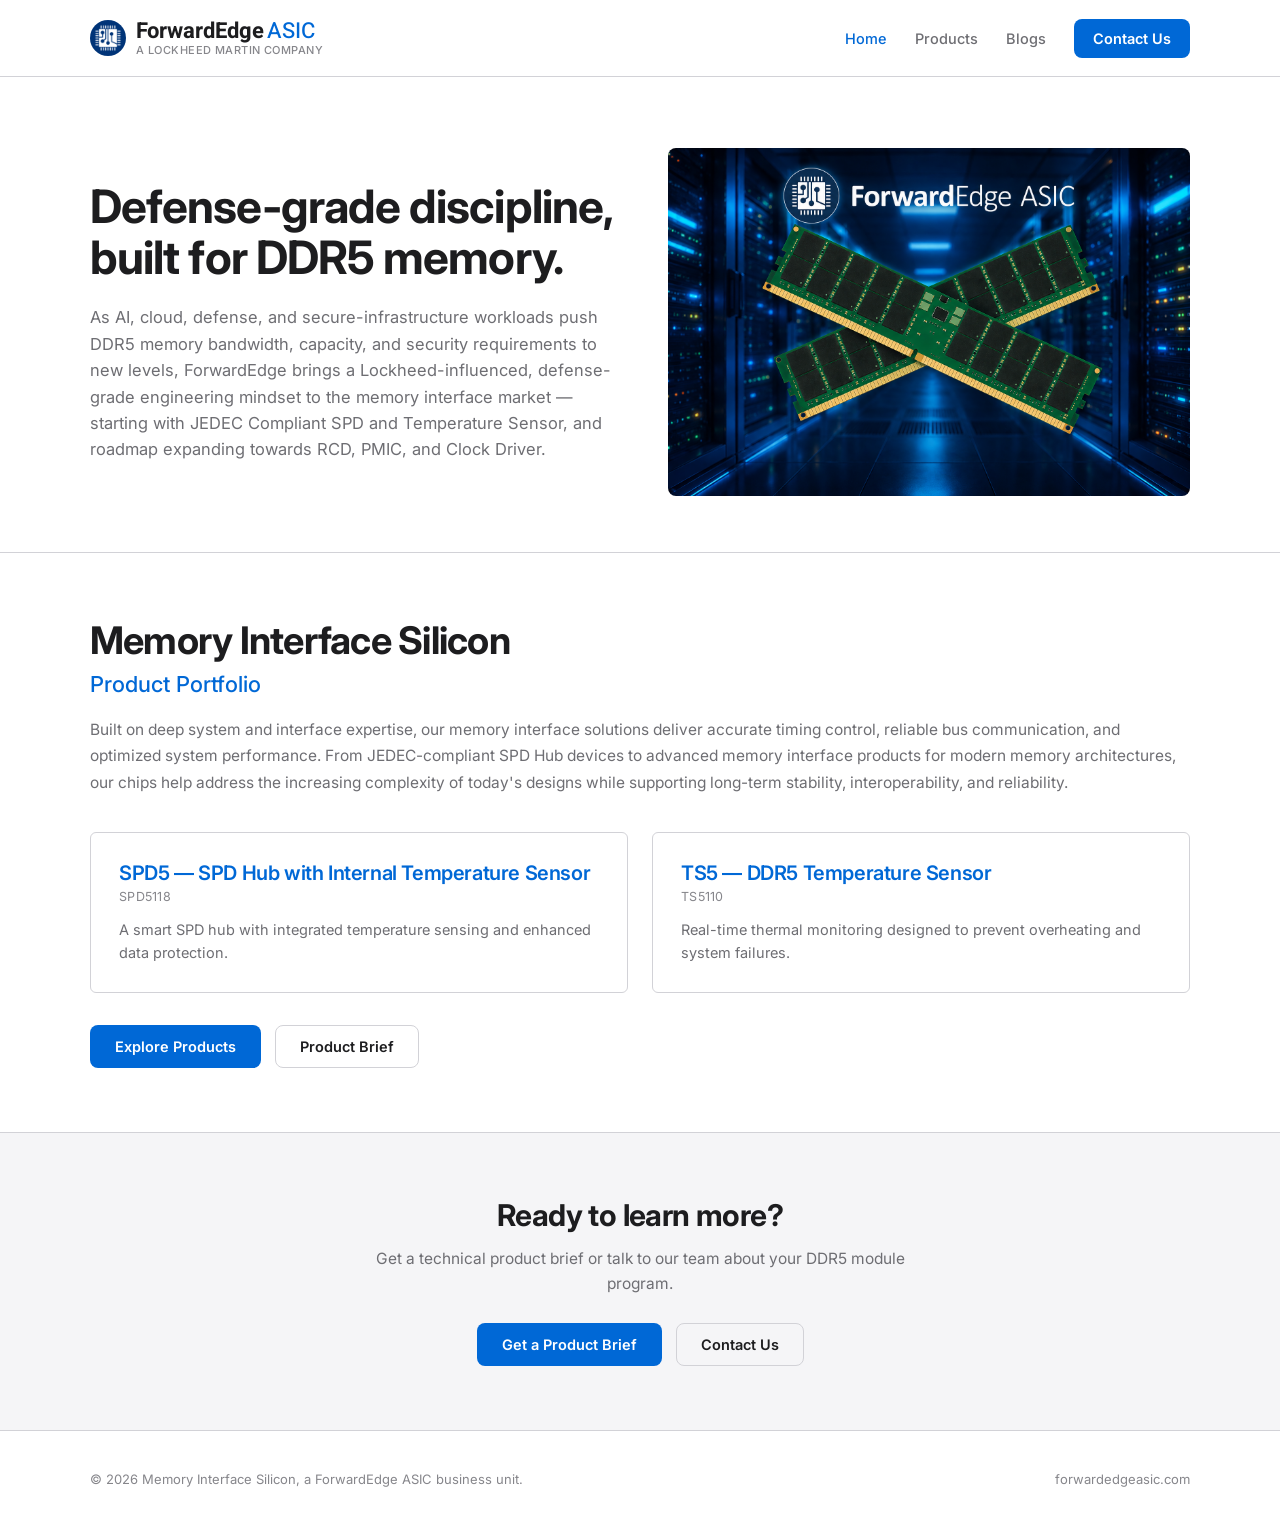
==== index.html @ 3ac8d67f "Add files via upload MIC Website file" ====
<!DOCTYPE html>
<html lang="en">
<head>
<meta charset="UTF-8">
<meta name="viewport" content="width=device-width, initial-scale=1.0">
<title>ForwardEdge ASIC — DDR5 Memory Interface Silicon</title>
<link rel="preconnect" href="https://fonts.googleapis.com">
<link rel="preconnect" href="https://fonts.gstatic.com" crossorigin>
<link href="https://fonts.googleapis.com/css2?family=Inter:wght@400;500;600;700;800&family=Heebo:wght@500;700&display=swap" rel="stylesheet">
<link rel="stylesheet" href="assets/css/style.css">
</head>
<body>

<header class="site-header">
  <div class="container">
    <a href="index.html" class="brand">
      <img src="assets/img/fea-logo.png" alt="ForwardEdge ASIC">
      <span class="brand-text">
        <span class="brand-name"><span class="fw">ForwardEdge</span><span class="asic">ASIC</span></span>
        <span class="brand-tag">A LOCKHEED MARTIN COMPANY</span>
      </span>
    </a>
    <nav class="nav-desktop">
      <a href="index.html" class="active">Home</a>
      <a href="products.html">Products</a>
      <a href="blogs.html">Blogs</a>
      <a href="contact.html" class="btn btn-primary" style="padding:10px 18px;">Contact Us</a>
    </nav>
    <button class="nav-toggle" aria-label="Toggle menu">
      <svg width="20" height="20" viewBox="0 0 24 24" fill="none" stroke="currentColor" stroke-width="2" stroke-linecap="round" stroke-linejoin="round"><path d="M4 7h16M4 12h16M4 17h16"></path></svg>
    </button>
  </div>
  <div class="nav-mobile-panel">
    <a href="index.html" class="nav-mobile-link">Home</a>
    <a href="products.html" class="nav-mobile-link">Products</a>
    <a href="blogs.html" class="nav-mobile-link">Blogs</a>
    <a href="contact.html" class="btn btn-primary" style="margin-top:14px; justify-content:center;">Contact Us</a>
  </div>
</header>
<div class="header-spacer"></div>

<section class="hero-dotgrid" style="padding: 72px 0 56px; border-bottom: 1px solid var(--border);">
  <div class="container two-col" style="align-items: center;">
    <div>
      <h1 style="font-size: clamp(32px, 4.4vw, 46px); line-height: 1.1; font-weight: 700;">Defense-grade discipline, built for DDR5 memory.</h1>
      <p style="margin-top: 22px; font-size: 16.5px; line-height: 1.6; color: var(--text-dim);">
        As AI, cloud, defense, and secure-infrastructure workloads push DDR5 memory bandwidth, capacity, and security requirements to new levels, ForwardEdge brings a Lockheed-influenced, defense-grade engineering mindset to the memory interface market — starting with JEDEC Compliant SPD and Temperature Sensor, and roadmap expanding towards RCD, PMIC, and Clock Driver.
      </p>
    </div>
    <div style="display: flex; justify-content: center;">
      <img src="assets/img/home-hero.png" alt="ForwardEdge ASIC DDR5 RDIMM memory modules" style="width: 100%; max-height: 380px; object-fit: contain; border-radius: 8px;">
    </div>
  </div>
</section>

<section style="padding: 64px 0; border-bottom: 1px solid var(--border);">
  <div class="container">
    <h2 style="font-size: clamp(28px, 3.6vw, 38px); font-weight: 700;">Memory Interface Silicon</h2>
    <div style="margin-top: 8px; font-size: 22px; font-weight: 500; color: var(--accent);">Product Portfolio</div>
    <p style="margin-top: 20px; font-size: 15.5px; line-height: 1.7; color: var(--text-dim);">
      Built on deep system and interface expertise, our memory interface solutions deliver accurate timing control, reliable bus communication, and optimized system performance. From JEDEC-compliant SPD Hub devices to advanced memory interface products for modern memory architectures, our chips help address the increasing complexity of today's designs while supporting long-term stability, interoperability, and reliability.
    </p>

    <div style="display: grid; grid-template-columns: repeat(auto-fit, minmax(min(360px, 100%), 1fr)); gap: 24px; margin-top: 36px;">
      <div style="background: var(--surface); border: 1px solid var(--border); border-radius: 6px; overflow: hidden; display: flex; flex-direction: column;">
        <div style="padding: 28px; display: flex; flex-direction: column; flex-grow: 1;">
          <h3 style="font-size: 20px; font-weight: 600;"><a href="spd5.html" class="table-link">SPD5 — SPD Hub with Internal Temperature Sensor</a></h3>
          <span class="mono" style="font-size: 12.5px; color: var(--text-faint); margin-top: 4px;">SPD5118</span>
          <p style="margin-top: 14px; font-size: 14.5px; line-height: 1.6; color: var(--text-dim);">A smart SPD hub with integrated temperature sensing and enhanced data protection.</p>
        </div>
      </div>
      <div style="background: var(--surface); border: 1px solid var(--border); border-radius: 6px; overflow: hidden; display: flex; flex-direction: column;">
        <div style="padding: 28px; display: flex; flex-direction: column; flex-grow: 1;">
          <h3 style="font-size: 20px; font-weight: 600;"><a href="ts5.html" class="table-link">TS5 — DDR5 Temperature Sensor</a></h3>
          <span class="mono" style="font-size: 12.5px; color: var(--text-faint); margin-top: 4px;">TS5110</span>
          <p style="margin-top: 14px; font-size: 14.5px; line-height: 1.6; color: var(--text-dim);">Real-time thermal monitoring designed to prevent overheating and system failures.</p>
        </div>
      </div>
    </div>

    <div style="display: flex; gap: 14px; margin-top: 32px; flex-wrap: wrap;">
      <a href="products.html" class="btn btn-primary">Explore Products</a>
      <a href="contact.html#brief" class="btn btn-ghost">Product Brief</a>
    </div>
  </div>
</section>

<section style="padding: 64px 0; background: var(--bg-soft);">
  <div class="container" style="text-align: center; max-width: 620px; margin: 0 auto;">
    <h2 style="font-size: clamp(24px, 3vw, 30px);">Ready to learn more?</h2>
    <p style="margin-top: 14px; font-size: 15.5px; line-height: 1.6; color: var(--text-dim);">Get a technical product brief or talk to our team about your DDR5 module program.</p>
    <div style="display: flex; gap: 14px; margin-top: 26px; justify-content: center; flex-wrap: wrap;">
      <a href="contact.html#brief" class="btn btn-primary">Get a Product Brief</a>
      <a href="contact.html" class="btn btn-ghost">Contact Us</a>
    </div>
  </div>
</section>

<footer class="site-footer">
  <div class="container">
    <span class="footer-fine">© 2026 Memory Interface Silicon, a ForwardEdge ASIC business unit.</span>
    <a href="https://forwardedgeasic.com/" class="footer-fine">forwardedgeasic.com</a>
  </div>
</footer>
<script src="assets/js/main.js"></script>
</body>
</html>
---- assets/css/style.css ----
:root {
  --bg: #FFFFFF;
  --bg-soft: #F5F5F7;
  --surface: #FFFFFF;
  --surface-2: #F5F5F7;
  --border: #D2D2D7;
  --text: #1D1D1F;
  --text-dim: #6E6E73;
  --text-faint: #86868B;
  --accent: #0068D6;
  --accent-strong: #0051A8;
  --accent-ink: #FFFFFF;
  --warm: #B5541E;
  --header-height: 76px;
}

* { box-sizing: border-box; }

body {
  margin: 0;
  background: var(--bg);
  color: var(--text);
  font-family: 'Inter', system-ui, -apple-system, sans-serif;
  -webkit-font-smoothing: antialiased;
}

h1, h2, h3, h4 { font-family: 'Inter', system-ui, sans-serif; font-weight: 700; margin: 0; letter-spacing: -0.02em; }
p { margin: 0; }
a { color: var(--accent); text-decoration: none; }
a:hover { color: var(--accent-strong); }
img { max-width: 100%; }

.mono { font-family: 'Inter', system-ui, sans-serif; letter-spacing: 0.02em; }
.container { max-width: 1180px; margin: 0 auto; padding: 0 clamp(20px, 4vw, 40px); }
section { position: relative; }
.eyebrow { font-family: 'Inter', system-ui, sans-serif; font-weight: 600; font-size: 12.5px; letter-spacing: 0.1em; text-transform: uppercase; color: var(--accent); }

.btn { display: inline-flex; align-items: center; gap: 8px; padding: 12px 24px; border-radius: 8px; font-size: 14.5px; font-weight: 600; cursor: pointer; border: 1px solid transparent; white-space: nowrap; }
.btn-primary { background: var(--accent); color: var(--accent-ink); }
.btn-primary:hover { background: var(--accent-strong); color: var(--accent-ink); }
.btn-ghost { background: transparent; color: var(--text); border-color: var(--border); }
.btn-ghost:hover { border-color: var(--accent); color: var(--accent); }
.icon-badge { display: flex; align-items: center; justify-content: center; width: 44px; height: 44px; border-radius: 8px; background: var(--surface-2); color: var(--accent); flex-shrink: 0; }
.table-link { color: var(--accent); font-weight: 600; }
.table-link:hover { color: var(--accent-strong); text-decoration: underline; }
.doc-placeholder { display: inline-flex; align-items: center; gap: 6px; font-size: 13px; color: var(--text-faint); }

/* Header */
.site-header {
  position: fixed; top: 0; left: 0; right: 0; z-index: 50;
  background: rgba(255, 255, 255, 0.85);
  backdrop-filter: blur(10px);
  border-bottom: 1px solid var(--border);
}
.site-header .container { display: flex; align-items: center; justify-content: space-between; height: var(--header-height); gap: 24px; }
.brand { display: flex; align-items: center; gap: 10px; }
.brand img { width: 36px; height: 36px; border-radius: 50%; flex-shrink: 0; display: block; }
.brand-text { display: flex; flex-direction: column; line-height: 1.15; }
.brand-name { font-family: 'Heebo', sans-serif; font-size: 22px; }
.brand-name .fw { font-weight: 700; color: var(--text); }
.brand-name .asic { font-weight: 500; color: var(--accent); margin-left: 3px; }
.brand-tag { font-family: 'Inter', sans-serif; font-weight: 500; font-size: 11px; color: var(--text-faint); letter-spacing: 0.04em; }

.nav-desktop { display: flex; align-items: center; gap: 28px; flex-wrap: wrap; }
.nav-desktop a:not(.btn) { color: var(--text-dim); font-size: 14.5px; font-weight: 500; }
.nav-desktop a.active:not(.btn) { color: var(--accent); }
.nav-desktop a:hover:not(.btn) { color: var(--accent); }

.nav-toggle { display: none; background: none; border: 1px solid var(--border); border-radius: 4px; padding: 8px; cursor: pointer; color: var(--text); align-items: center; justify-content: center; }
.nav-mobile-panel {
  display: none; position: absolute; top: var(--header-height); left: 0; right: 0;
  border-top: 1px solid var(--border); background: var(--bg);
  padding: 8px clamp(20px, 4vw, 40px) 20px; flex-direction: column; gap: 4px;
  box-shadow: 0 12px 24px rgba(0, 0, 0, 0.08);
  max-height: calc(100vh - 76px); overflow-y: auto;
}
.nav-mobile-panel.open { display: flex; }
.nav-mobile-link { color: var(--text-dim); font-size: 15px; font-weight: 500; padding: 12px 4px; border-bottom: 1px solid var(--border); display: block; }

@media (max-width: 760px) {
  .nav-desktop { display: none; }
  .nav-toggle { display: flex; }
}

.header-spacer { height: var(--header-height); }

/* Grids */
.two-col { display: grid; grid-template-columns: minmax(0, 1fr) minmax(0, 1fr); gap: 56px; }
.two-col-form { display: grid; grid-template-columns: minmax(0, 0.85fr) minmax(0, 1.15fr); gap: 56px; }
.field-row { display: grid; grid-template-columns: 1fr 1fr; gap: 16px; }
@media (max-width: 700px) {
  .two-col, .two-col-form, .field-row { grid-template-columns: 1fr; }
}

/* Forms */
.field { display: flex; flex-direction: column; gap: 6px; }
.field label { font-size: 13px; color: var(--text-faint); }
.field input, .field select, .field textarea {
  background: var(--bg-soft); border: 1px solid var(--border); border-radius: 8px;
  padding: 11px 14px; color: var(--text); font-family: inherit; font-size: 14px;
}
.checkbox-row { display: flex; align-items: flex-start; gap: 10px; font-size: 12.5px; color: var(--text-faint); line-height: 1.5; }

/* Footer */
.site-footer { border-top: 1px solid var(--border); padding: 40px 0; }
.site-footer .container { display: flex; justify-content: space-between; align-items: center; flex-wrap: wrap; gap: 16px; }
.footer-fine { font-size: 13px; color: var(--text-faint); }

/* Utility */
.hero-dotgrid {
  background: var(--bg);
}
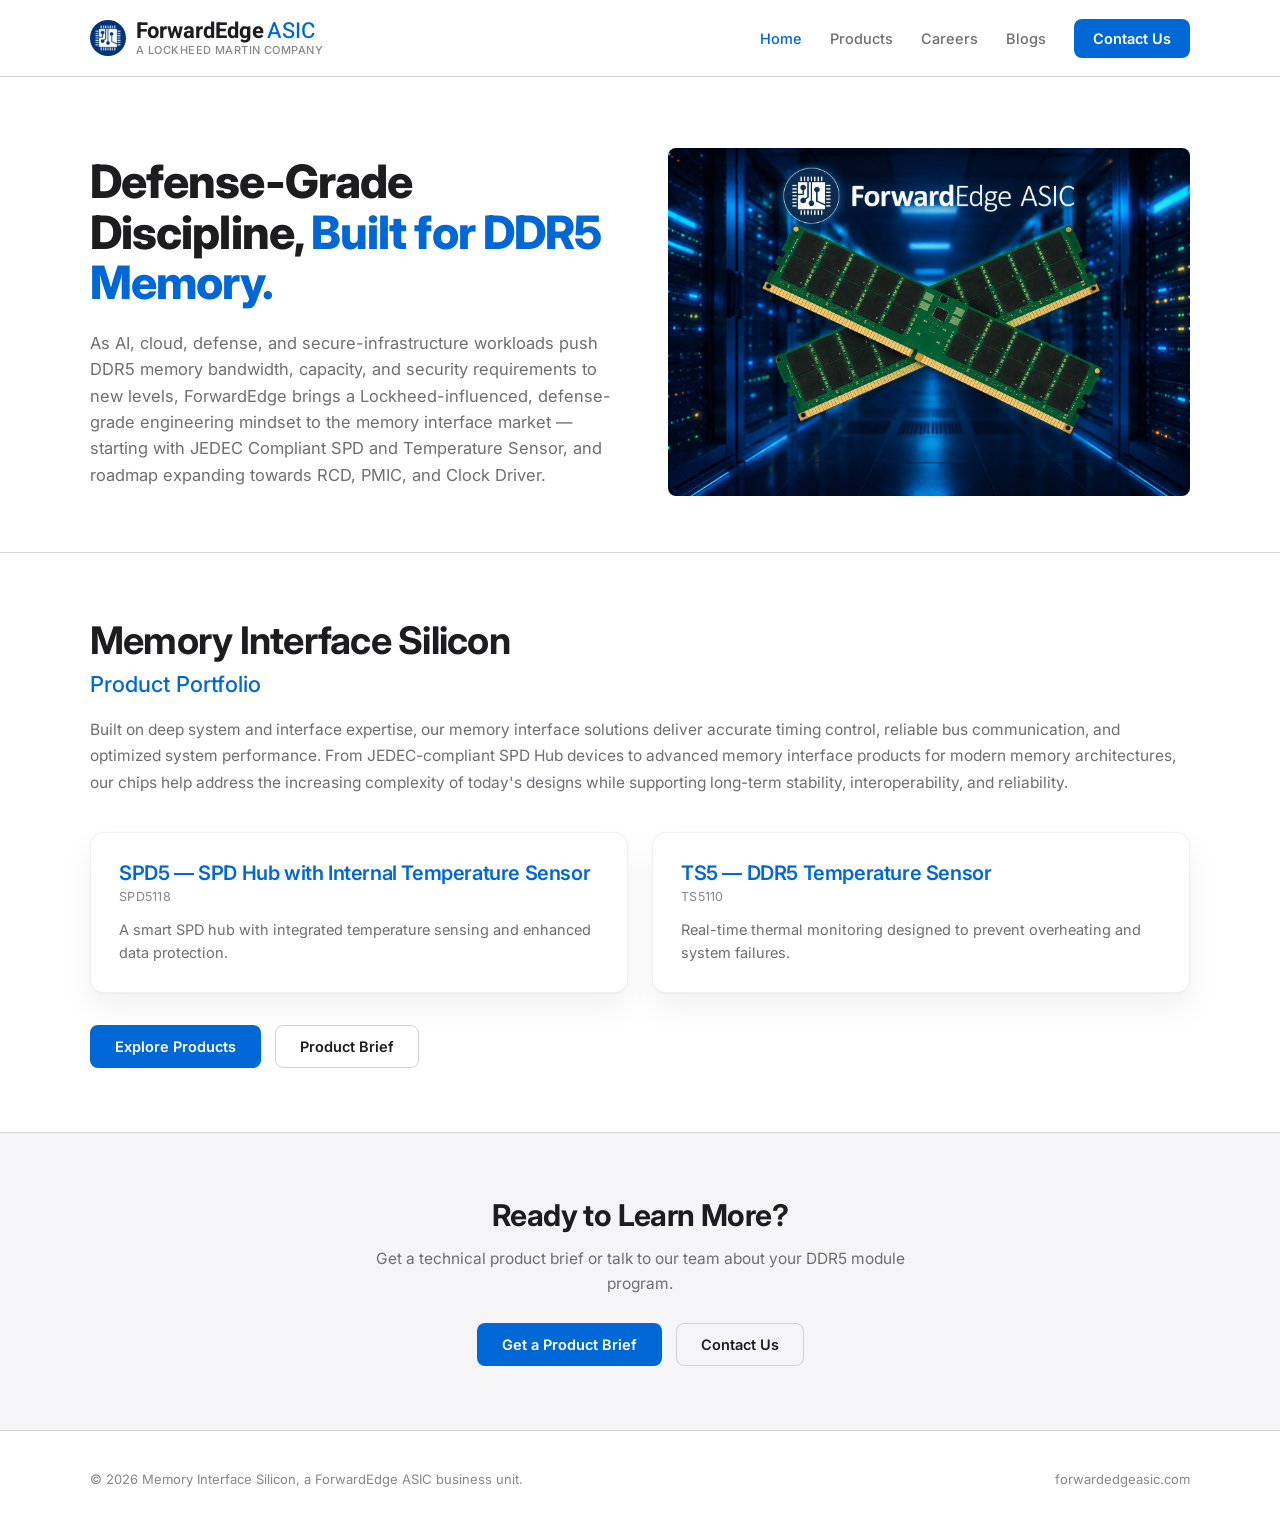
==== commit 953838c4: "Add files via upload Update" ====
--- a/index.html
+++ b/index.html
@@ -7,6 +7,7 @@
 <link rel="preconnect" href="https://fonts.googleapis.com">
 <link rel="preconnect" href="https://fonts.gstatic.com" crossorigin>
 <link href="https://fonts.googleapis.com/css2?family=Inter:wght@400;500;600;700;800&family=Heebo:wght@500;700&display=swap" rel="stylesheet">
+<link rel="icon" type="image/png" href="assets/img/fea-logo.png">
 <link rel="stylesheet" href="assets/css/style.css">
 </head>
 <body>
@@ -23,6 +24,7 @@
     <nav class="nav-desktop">
       <a href="index.html" class="active">Home</a>
       <a href="products.html">Products</a>
+      <a href="careers.html">Careers</a>
       <a href="blogs.html">Blogs</a>
       <a href="contact.html" class="btn btn-primary" style="padding:10px 18px;">Contact Us</a>
     </nav>
@@ -33,6 +35,7 @@
   <div class="nav-mobile-panel">
     <a href="index.html" class="nav-mobile-link">Home</a>
     <a href="products.html" class="nav-mobile-link">Products</a>
+    <a href="careers.html" class="nav-mobile-link">Careers</a>
     <a href="blogs.html" class="nav-mobile-link">Blogs</a>
     <a href="contact.html" class="btn btn-primary" style="margin-top:14px; justify-content:center;">Contact Us</a>
   </div>
@@ -42,7 +45,7 @@
 <section class="hero-dotgrid" style="padding: 72px 0 56px; border-bottom: 1px solid var(--border);">
   <div class="container two-col" style="align-items: center;">
     <div>
-      <h1 style="font-size: clamp(32px, 4.4vw, 46px); line-height: 1.1; font-weight: 700;">Defense-grade discipline, built for DDR5 memory.</h1>
+      <h1 style="font-size: clamp(32px, 4.4vw, 46px); line-height: 1.1; font-weight: 800;">Defense-Grade Discipline, <span style="color: var(--accent);">Built for DDR5 Memory.</span></h1>
       <p style="margin-top: 22px; font-size: 16.5px; line-height: 1.6; color: var(--text-dim);">
         As AI, cloud, defense, and secure-infrastructure workloads push DDR5 memory bandwidth, capacity, and security requirements to new levels, ForwardEdge brings a Lockheed-influenced, defense-grade engineering mindset to the memory interface market — starting with JEDEC Compliant SPD and Temperature Sensor, and roadmap expanding towards RCD, PMIC, and Clock Driver.
       </p>
@@ -62,14 +65,14 @@
     </p>
 
     <div style="display: grid; grid-template-columns: repeat(auto-fit, minmax(min(360px, 100%), 1fr)); gap: 24px; margin-top: 36px;">
-      <div style="background: var(--surface); border: 1px solid var(--border); border-radius: 6px; overflow: hidden; display: flex; flex-direction: column;">
+      <div class="card card-hover reveal" style="overflow: hidden; display: flex; flex-direction: column;">
         <div style="padding: 28px; display: flex; flex-direction: column; flex-grow: 1;">
           <h3 style="font-size: 20px; font-weight: 600;"><a href="spd5.html" class="table-link">SPD5 — SPD Hub with Internal Temperature Sensor</a></h3>
           <span class="mono" style="font-size: 12.5px; color: var(--text-faint); margin-top: 4px;">SPD5118</span>
           <p style="margin-top: 14px; font-size: 14.5px; line-height: 1.6; color: var(--text-dim);">A smart SPD hub with integrated temperature sensing and enhanced data protection.</p>
         </div>
       </div>
-      <div style="background: var(--surface); border: 1px solid var(--border); border-radius: 6px; overflow: hidden; display: flex; flex-direction: column;">
+      <div class="card card-hover reveal" style="overflow: hidden; display: flex; flex-direction: column;">
         <div style="padding: 28px; display: flex; flex-direction: column; flex-grow: 1;">
           <h3 style="font-size: 20px; font-weight: 600;"><a href="ts5.html" class="table-link">TS5 — DDR5 Temperature Sensor</a></h3>
           <span class="mono" style="font-size: 12.5px; color: var(--text-faint); margin-top: 4px;">TS5110</span>
@@ -86,8 +89,8 @@
 </section>
 
 <section style="padding: 64px 0; background: var(--bg-soft);">
-  <div class="container" style="text-align: center; max-width: 620px; margin: 0 auto;">
-    <h2 style="font-size: clamp(24px, 3vw, 30px);">Ready to learn more?</h2>
+  <div class="container reveal" style="text-align: center; max-width: 620px; margin: 0 auto;">
+    <h2 style="font-size: clamp(24px, 3vw, 30px);">Ready to Learn More?</h2>
     <p style="margin-top: 14px; font-size: 15.5px; line-height: 1.6; color: var(--text-dim);">Get a technical product brief or talk to our team about your DDR5 module program.</p>
     <div style="display: flex; gap: 14px; margin-top: 26px; justify-content: center; flex-wrap: wrap;">
       <a href="contact.html#brief" class="btn btn-primary">Get a Product Brief</a>
--- a/assets/css/style.css
+++ b/assets/css/style.css
@@ -35,15 +35,41 @@
 section { position: relative; }
 .eyebrow { font-family: 'Inter', system-ui, sans-serif; font-weight: 600; font-size: 12.5px; letter-spacing: 0.1em; text-transform: uppercase; color: var(--accent); }
 
-.btn { display: inline-flex; align-items: center; gap: 8px; padding: 12px 24px; border-radius: 8px; font-size: 14.5px; font-weight: 600; cursor: pointer; border: 1px solid transparent; white-space: nowrap; }
+.btn { display: inline-flex; align-items: center; gap: 8px; padding: 12px 24px; border-radius: 8px; font-size: 14.5px; font-weight: 600; cursor: pointer; border: 1px solid transparent; white-space: nowrap; transition: background-color 0.2s ease, color 0.2s ease, border-color 0.2s ease, transform 0.15s ease, box-shadow 0.2s ease; }
+.btn:active { transform: scale(0.97); }
 .btn-primary { background: var(--accent); color: var(--accent-ink); }
-.btn-primary:hover { background: var(--accent-strong); color: var(--accent-ink); }
+.btn-primary:hover { background: var(--accent-strong); color: var(--accent-ink); box-shadow: 0 6px 16px rgba(0, 104, 214, 0.25); }
 .btn-ghost { background: transparent; color: var(--text); border-color: var(--border); }
 .btn-ghost:hover { border-color: var(--accent); color: var(--accent); }
 .icon-badge { display: flex; align-items: center; justify-content: center; width: 44px; height: 44px; border-radius: 8px; background: var(--surface-2); color: var(--accent); flex-shrink: 0; }
-.table-link { color: var(--accent); font-weight: 600; }
+.table-link { color: var(--accent); font-weight: 600; transition: color 0.15s ease; }
 .table-link:hover { color: var(--accent-strong); text-decoration: underline; }
 .doc-placeholder { display: inline-flex; align-items: center; gap: 6px; font-size: 13px; color: var(--text-faint); }
+
+/* Card surface — soft shadow instead of a flat border, for product cards, forms, panels */
+.card {
+  background: var(--surface);
+  border: 1px solid rgba(0, 0, 0, 0.06);
+  border-radius: 14px;
+  box-shadow: 0 1px 2px rgba(0, 0, 0, 0.04), 0 16px 32px rgba(0, 0, 0, 0.06);
+  transition: transform 0.25s ease, box-shadow 0.25s ease;
+}
+.card-hover:hover {
+  transform: translateY(-4px);
+  box-shadow: 0 4px 10px rgba(0, 0, 0, 0.05), 0 24px 48px rgba(0, 0, 0, 0.09);
+}
+
+/* Scroll-reveal */
+/* .reveal elements are fully visible by default (fail-safe). Only when main.js successfully
+   runs does it add .reveal-armed right before observing — that's what triggers the hide/reveal
+   animation. If JS never loads or errors, content just stays visible instead of stuck at opacity:0. */
+.reveal.reveal-armed { opacity: 0; transform: translateY(18px); transition: opacity 0.7s ease, transform 0.7s ease; }
+.reveal.reveal-armed.is-visible { opacity: 1; transform: translateY(0); }
+
+@media (prefers-reduced-motion: reduce) {
+  .reveal { opacity: 1; transform: none; transition: none; }
+  .btn, .card, .table-link, .nav-desktop a { transition: none; }
+}
 
 /* Header */
 .site-header {
@@ -62,7 +88,7 @@
 .brand-tag { font-family: 'Inter', sans-serif; font-weight: 500; font-size: 11px; color: var(--text-faint); letter-spacing: 0.04em; }
 
 .nav-desktop { display: flex; align-items: center; gap: 28px; flex-wrap: wrap; }
-.nav-desktop a:not(.btn) { color: var(--text-dim); font-size: 14.5px; font-weight: 500; }
+.nav-desktop a:not(.btn) { color: var(--text-dim); font-size: 14.5px; font-weight: 500; transition: color 0.15s ease; }
 .nav-desktop a.active:not(.btn) { color: var(--accent); }
 .nav-desktop a:hover:not(.btn) { color: var(--accent); }
 
@@ -110,3 +136,195 @@
 .hero-dotgrid {
   background: var(--bg);
 }
+
+/* Stats dashboard — flex-wrap so an incomplete last row centers instead of left-aligning */
+.stats-grid {
+  display: flex;
+  flex-wrap: wrap;
+  justify-content: center;
+  gap: 16px;
+}
+.stat-tile {
+  flex: 1 1 calc(25% - 12px);
+  min-width: 200px;
+  background: var(--surface);
+  border: 1px solid rgba(0, 0, 0, 0.06);
+  border-radius: 14px;
+  box-shadow: 0 1px 2px rgba(0, 0, 0, 0.04), 0 12px 24px rgba(0, 0, 0, 0.05);
+  padding: 28px 22px;
+  text-align: center;
+}
+@media (max-width: 900px) {
+  .stat-tile { flex-basis: calc(50% - 8px); }
+}
+@media (max-width: 480px) {
+  .stat-tile { flex-basis: 100%; }
+}
+.stats-grid.cols-3 .stat-tile { flex-basis: calc(33.333% - 11px); }
+@media (max-width: 900px) {
+  .stats-grid.cols-3 .stat-tile { flex-basis: calc(50% - 8px); }
+}
+@media (max-width: 480px) {
+  .stats-grid.cols-3 .stat-tile { flex-basis: 100%; }
+}
+.stats-grid.cols-2 .stat-tile { flex-basis: calc(50% - 8px); }
+@media (max-width: 480px) {
+  .stats-grid.cols-2 .stat-tile { flex-basis: 100%; }
+}
+.stat-tile.stat-highlight {
+  background: var(--accent);
+  border-color: var(--accent);
+}
+.stat-number {
+  font-family: 'Inter', system-ui, sans-serif;
+  font-weight: 800;
+  font-size: clamp(28px, 3.2vw, 38px);
+  letter-spacing: -0.02em;
+  color: var(--accent);
+  line-height: 1.1;
+}
+.stat-tile.stat-highlight .stat-number { color: var(--accent-ink); }
+.stat-label {
+  margin-top: 8px;
+  font-size: 13.5px;
+  line-height: 1.4;
+  color: var(--text-dim);
+}
+.stat-tile.stat-highlight .stat-label { color: rgba(255, 255, 255, 0.88); }
+
+/* Brand loop — stats take the spotlight one at a time, then dissolve into the logo, on repeat */
+.brand-loop {
+  position: relative;
+  width: 100%;
+  max-width: 420px;
+  height: 240px;
+  margin: 32px auto 0;
+}
+.loop-tile, .loop-logo, .loop-glow {
+  position: absolute;
+  top: 50%;
+  left: 50%;
+  opacity: 0;
+}
+.loop-tile {
+  width: 240px;
+  padding: 22px 18px;
+  border-radius: 16px;
+  text-align: center;
+  color: #fff;
+  box-shadow: 0 16px 32px rgba(0, 0, 0, 0.16);
+  animation-duration: 14s;
+  animation-iteration-count: infinite;
+  animation-timing-function: linear;
+}
+.loop-tile .stat-number { color: #fff; }
+.loop-tile .stat-label { color: rgba(255, 255, 255, 0.9); }
+.loop-tile-1 { background: #0068D6; animation-name: loopTile1; }
+.loop-tile-2 { background: #12A594; animation-name: loopTile2; }
+.loop-tile-3 { background: #F0A030; animation-name: loopTile3; }
+.loop-tile-4 { background: #8358E8; animation-name: loopTile4; }
+.loop-tile-5 { background: #E85385; animation-name: loopTile5; }
+.loop-tile-6 { background: #2F9E44; animation-name: loopTile6; }
+.loop-tile-7 { background: #4C5FD9; animation-name: loopTile7; }
+.loop-tile-8 { background: #E8763A; animation-name: loopTile8; }
+
+.loop-glow {
+  width: 140px;
+  height: 140px;
+  border-radius: 50%;
+  background: radial-gradient(circle, var(--accent) 0%, transparent 70%);
+  animation: loopGlow 14s linear infinite;
+}
+.loop-logo {
+  width: 120px;
+  height: 120px;
+  animation: loopLogo 14s linear infinite;
+}
+.loop-logo img { width: 100%; height: 100%; border-radius: 50%; display: block; box-shadow: 0 10px 28px rgba(0, 0, 0, 0.18); }
+
+/* 8 tiles + logo share the 14s cycle in equal ~11.11% slots */
+@keyframes loopTile1 {
+  0%      { opacity: 0; transform: translate(-50%, -50%) scale(0.7); }
+  3%      { opacity: 1; transform: translate(-50%, -50%) scale(1.05); }
+  6%      { opacity: 1; transform: translate(-50%, -50%) scale(1); }
+  8.1%    { opacity: 1; transform: translate(-50%, -50%) scale(1); }
+  11.11%  { opacity: 0; transform: translate(-50%, -50%) scale(0.8); }
+  100%    { opacity: 0; transform: translate(-50%, -50%) scale(0.8); }
+}
+@keyframes loopTile2 {
+  0%, 11.11% { opacity: 0; transform: translate(-50%, -50%) scale(0.7); }
+  14.11%     { opacity: 1; transform: translate(-50%, -50%) scale(1.05); }
+  17.11%     { opacity: 1; transform: translate(-50%, -50%) scale(1); }
+  19.22%     { opacity: 1; transform: translate(-50%, -50%) scale(1); }
+  22.22%     { opacity: 0; transform: translate(-50%, -50%) scale(0.8); }
+  100%       { opacity: 0; transform: translate(-50%, -50%) scale(0.8); }
+}
+@keyframes loopTile3 {
+  0%, 22.22% { opacity: 0; transform: translate(-50%, -50%) scale(0.7); }
+  25.22%     { opacity: 1; transform: translate(-50%, -50%) scale(1.05); }
+  28.22%     { opacity: 1; transform: translate(-50%, -50%) scale(1); }
+  30.33%     { opacity: 1; transform: translate(-50%, -50%) scale(1); }
+  33.33%     { opacity: 0; transform: translate(-50%, -50%) scale(0.8); }
+  100%       { opacity: 0; transform: translate(-50%, -50%) scale(0.8); }
+}
+@keyframes loopTile4 {
+  0%, 33.33% { opacity: 0; transform: translate(-50%, -50%) scale(0.7); }
+  36.33%     { opacity: 1; transform: translate(-50%, -50%) scale(1.05); }
+  39.33%     { opacity: 1; transform: translate(-50%, -50%) scale(1); }
+  41.44%     { opacity: 1; transform: translate(-50%, -50%) scale(1); }
+  44.44%     { opacity: 0; transform: translate(-50%, -50%) scale(0.8); }
+  100%       { opacity: 0; transform: translate(-50%, -50%) scale(0.8); }
+}
+@keyframes loopTile5 {
+  0%, 44.44% { opacity: 0; transform: translate(-50%, -50%) scale(0.7); }
+  47.44%     { opacity: 1; transform: translate(-50%, -50%) scale(1.05); }
+  50.44%     { opacity: 1; transform: translate(-50%, -50%) scale(1); }
+  52.56%     { opacity: 1; transform: translate(-50%, -50%) scale(1); }
+  55.56%     { opacity: 0; transform: translate(-50%, -50%) scale(0.8); }
+  100%       { opacity: 0; transform: translate(-50%, -50%) scale(0.8); }
+}
+@keyframes loopTile6 {
+  0%, 55.56% { opacity: 0; transform: translate(-50%, -50%) scale(0.7); }
+  58.56%     { opacity: 1; transform: translate(-50%, -50%) scale(1.05); }
+  61.56%     { opacity: 1; transform: translate(-50%, -50%) scale(1); }
+  63.67%     { opacity: 1; transform: translate(-50%, -50%) scale(1); }
+  66.67%     { opacity: 0; transform: translate(-50%, -50%) scale(0.8); }
+  100%       { opacity: 0; transform: translate(-50%, -50%) scale(0.8); }
+}
+@keyframes loopTile7 {
+  0%, 66.67% { opacity: 0; transform: translate(-50%, -50%) scale(0.7); }
+  69.67%     { opacity: 1; transform: translate(-50%, -50%) scale(1.05); }
+  72.67%     { opacity: 1; transform: translate(-50%, -50%) scale(1); }
+  74.78%     { opacity: 1; transform: translate(-50%, -50%) scale(1); }
+  77.78%     { opacity: 0; transform: translate(-50%, -50%) scale(0.8); }
+  100%       { opacity: 0; transform: translate(-50%, -50%) scale(0.8); }
+}
+@keyframes loopTile8 {
+  0%, 77.78% { opacity: 0; transform: translate(-50%, -50%) scale(0.7); }
+  80.78%     { opacity: 1; transform: translate(-50%, -50%) scale(1.05); }
+  83.78%     { opacity: 1; transform: translate(-50%, -50%) scale(1); }
+  85.89%     { opacity: 1; transform: translate(-50%, -50%) scale(1); }
+  88.89%     { opacity: 0; transform: translate(-50%, -50%) scale(0.8); }
+  100%       { opacity: 0; transform: translate(-50%, -50%) scale(0.8); }
+}
+@keyframes loopLogo {
+  0%, 88.89% { opacity: 0; transform: translate(-50%, -50%) scale(0.5); }
+  92.89%     { opacity: 1; transform: translate(-50%, -50%) scale(1.15); }
+  95.89%     { opacity: 1; transform: translate(-50%, -50%) scale(1); }
+  98%        { opacity: 1; transform: translate(-50%, -50%) scale(1); }
+  100%       { opacity: 0; transform: translate(-50%, -50%) scale(0.85); }
+}
+@keyframes loopGlow {
+  0%, 88.89% { opacity: 0; transform: translate(-50%, -50%) scale(0.2); }
+  91.89%     { opacity: 0.55; transform: translate(-50%, -50%) scale(1); }
+  96%, 100%  { opacity: 0; transform: translate(-50%, -50%) scale(2.2); }
+}
+
+@media (prefers-reduced-motion: reduce) {
+  .loop-tile, .loop-glow { display: none; }
+  .loop-logo {
+    opacity: 1;
+    animation: none;
+    transform: translate(-50%, -50%) scale(1);
+  }
+}
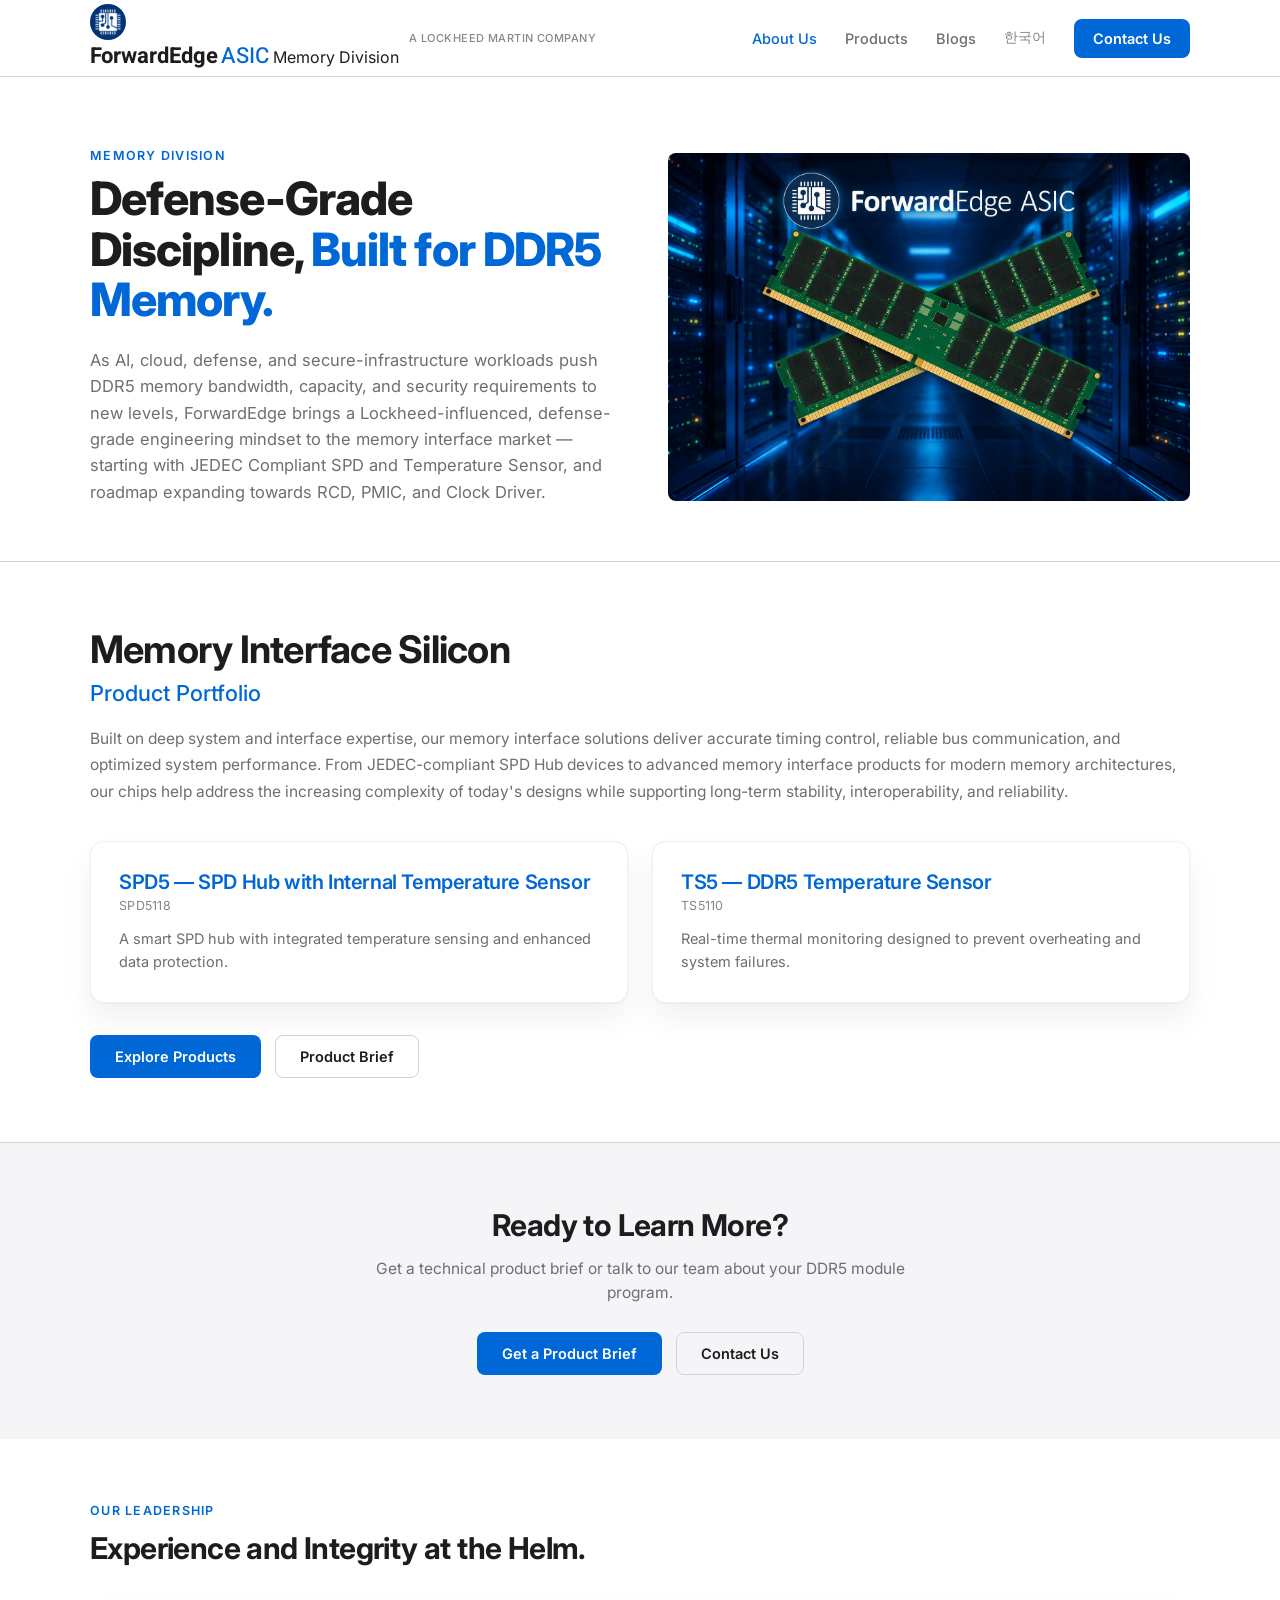
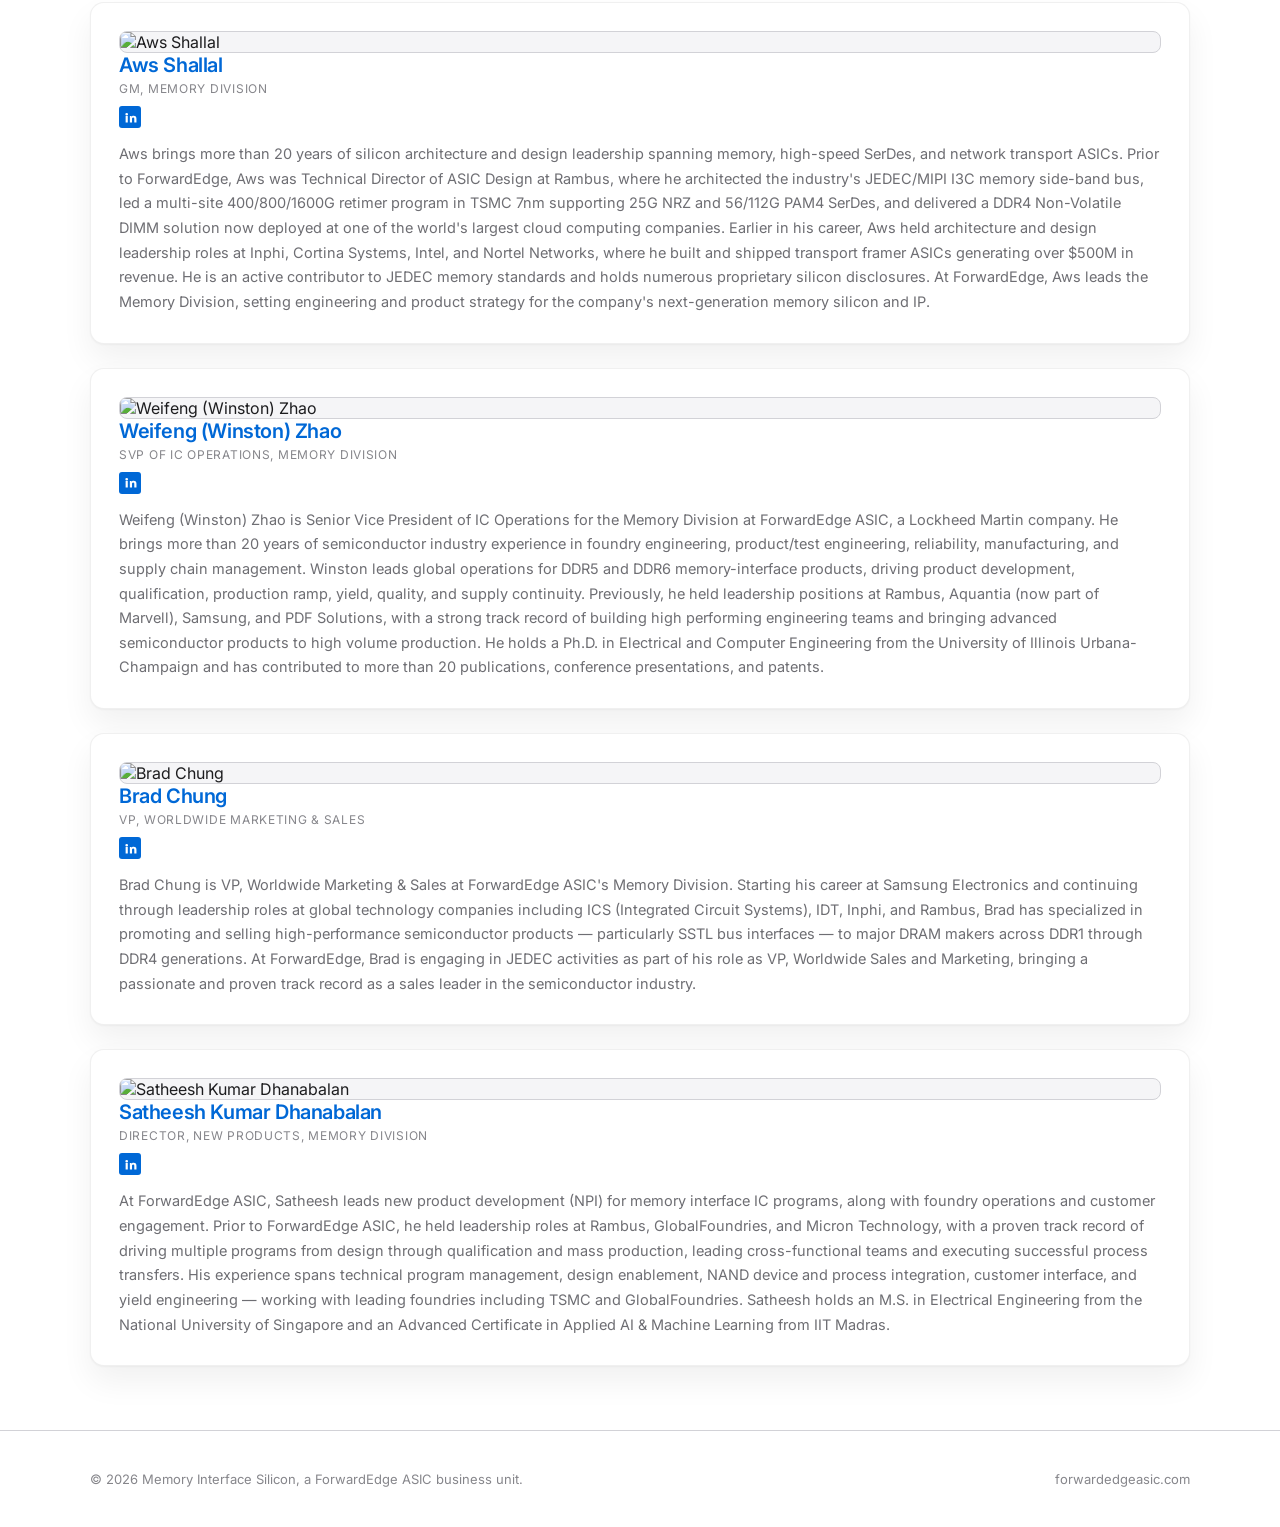
==== commit 8885b81c: "Add files via upload" ====
--- a/index.html
+++ b/index.html
@@ -14,18 +14,21 @@
 
 <header class="site-header">
   <div class="container">
-    <a href="index.html" class="brand">
-      <img src="assets/img/fea-logo.png" alt="ForwardEdge ASIC">
-      <span class="brand-text">
-        <span class="brand-name"><span class="fw">ForwardEdge</span><span class="asic">ASIC</span></span>
-        <span class="brand-tag">A LOCKHEED MARTIN COMPANY</span>
-      </span>
-    </a>
+    <div class="brand">
+      <div class="brand-row">
+        <a href="https://forwardedgeasic.com/" class="brand-link" target="_blank" rel="noopener">
+          <img src="assets/img/fea-logo.png" alt="ForwardEdge ASIC">
+          <span class="brand-name"><span class="fw">ForwardEdge</span><span class="asic">ASIC</span></span>
+        </a>
+        <span class="brand-division">Memory Division</span>
+      </div>
+      <span class="brand-tag">A LOCKHEED MARTIN COMPANY</span>
+    </div>
     <nav class="nav-desktop">
-      <a href="index.html" class="active">Home</a>
+      <a href="index.html" class="active">About Us</a>
       <a href="products.html">Products</a>
-      <a href="careers.html">Careers</a>
       <a href="blogs.html">Blogs</a>
+      <a href="ko/index.html" style="color: var(--text-faint); font-size: 13.5px;">한국어</a>
       <a href="contact.html" class="btn btn-primary" style="padding:10px 18px;">Contact Us</a>
     </nav>
     <button class="nav-toggle" aria-label="Toggle menu">
@@ -33,10 +36,10 @@
     </button>
   </div>
   <div class="nav-mobile-panel">
-    <a href="index.html" class="nav-mobile-link">Home</a>
+    <a href="index.html" class="nav-mobile-link">About Us</a>
     <a href="products.html" class="nav-mobile-link">Products</a>
-    <a href="careers.html" class="nav-mobile-link">Careers</a>
     <a href="blogs.html" class="nav-mobile-link">Blogs</a>
+    <a href="ko/index.html" class="nav-mobile-link">한국어</a>
     <a href="contact.html" class="btn btn-primary" style="margin-top:14px; justify-content:center;">Contact Us</a>
   </div>
 </header>
@@ -45,7 +48,8 @@
 <section class="hero-dotgrid" style="padding: 72px 0 56px; border-bottom: 1px solid var(--border);">
   <div class="container two-col" style="align-items: center;">
     <div>
-      <h1 style="font-size: clamp(32px, 4.4vw, 46px); line-height: 1.1; font-weight: 800;">Defense-Grade Discipline, <span style="color: var(--accent);">Built for DDR5 Memory.</span></h1>
+      <div class="eyebrow">Memory Division</div>
+      <h1 style="font-size: clamp(32px, 4.4vw, 46px); line-height: 1.1; font-weight: 800; margin-top: 10px;">Defense-Grade Discipline, <span style="color: var(--accent);">Built for DDR5 Memory.</span></h1>
       <p style="margin-top: 22px; font-size: 16.5px; line-height: 1.6; color: var(--text-dim);">
         As AI, cloud, defense, and secure-infrastructure workloads push DDR5 memory bandwidth, capacity, and security requirements to new levels, ForwardEdge brings a Lockheed-influenced, defense-grade engineering mindset to the memory interface market — starting with JEDEC Compliant SPD and Temperature Sensor, and roadmap expanding towards RCD, PMIC, and Clock Driver.
       </p>
@@ -99,6 +103,73 @@
   </div>
 </section>
 
+<section style="padding: 64px 0;">
+  <div class="container">
+    <div class="eyebrow">Our Leadership</div>
+    <h2 style="font-size: clamp(24px, 3vw, 30px); margin-top: 12px;">Experience and Integrity at the Helm.</h2>
+
+    <div style="display: flex; flex-direction: column; gap: 24px; margin-top: 36px;">
+
+      <div class="card reveal leader-card" style="padding: 28px;">
+        <div class="leader-photo" style="border-radius: 8px; overflow: hidden; background: var(--bg-soft); border: 1px solid var(--border);">
+          <img src="assets/img/leader-aws-shallal.png" alt="Aws Shallal" style="width: 100%; height: 100%; object-fit: cover; display: block;">
+        </div>
+        <div>
+          <h3 style="font-size: 20px; font-weight: 600; color: var(--accent);">Aws Shallal</h3>
+          <div class="mono" style="margin-top: 4px; font-size: 12px; text-transform: uppercase; letter-spacing: 0.06em; color: var(--text-faint);">GM, Memory Division</div>
+          <a href="https://www.linkedin.com/in/aws-shallal/" target="_blank" rel="noopener" aria-label="LinkedIn" style="display: inline-flex; align-items: center; justify-content: center; width: 22px; height: 22px; margin-top: 10px; background: var(--accent); border-radius: 3px; color: #fff;">
+            <svg width="13" height="13" viewBox="0 0 24 24" fill="currentColor"><path d="M4.98 3.5a2.5 2.5 0 1 1 0 5 2.5 2.5 0 0 1 0-5ZM3 9h4v12H3V9Zm7 0h3.8v1.64h.05c.53-1 1.83-2.05 3.77-2.05C21.7 8.59 23 10.9 23 14.34V21h-4v-5.8c0-1.38-.02-3.16-1.93-3.16-1.93 0-2.23 1.5-2.23 3.06V21h-4V9Z"></path></svg>
+          </a>
+          <p style="margin-top: 14px; font-size: 14.5px; line-height: 1.7; color: var(--text-dim);">Aws brings more than 20 years of silicon architecture and design leadership spanning memory, high-speed SerDes, and network transport ASICs. Prior to ForwardEdge, Aws was Technical Director of ASIC Design at Rambus, where he architected the industry's JEDEC/MIPI I3C memory side-band bus, led a multi-site 400/800/1600G retimer program in TSMC 7nm supporting 25G NRZ and 56/112G PAM4 SerDes, and delivered a DDR4 Non-Volatile DIMM solution now deployed at one of the world's largest cloud computing companies. Earlier in his career, Aws held architecture and design leadership roles at Inphi, Cortina Systems, Intel, and Nortel Networks, where he built and shipped transport framer ASICs generating over $500M in revenue. He is an active contributor to JEDEC memory standards and holds numerous proprietary silicon disclosures. At ForwardEdge, Aws leads the Memory Division, setting engineering and product strategy for the company's next-generation memory silicon and IP.</p>
+        </div>
+      </div>
+
+      <div class="card reveal leader-card" style="padding: 28px;">
+        <div class="leader-photo" style="border-radius: 8px; overflow: hidden; background: var(--bg-soft); border: 1px solid var(--border);">
+          <img src="assets/img/leader-weifeng-zhao.jpg" alt="Weifeng (Winston) Zhao" style="width: 100%; height: 100%; object-fit: cover; display: block;">
+        </div>
+        <div>
+          <h3 style="font-size: 20px; font-weight: 600; color: var(--accent);">Weifeng (Winston) Zhao</h3>
+          <div class="mono" style="margin-top: 4px; font-size: 12px; text-transform: uppercase; letter-spacing: 0.06em; color: var(--text-faint);">SVP of IC Operations, Memory Division</div>
+          <a href="https://www.linkedin.com/in/weifeng-winston-zhao-phd-5a2a066/" target="_blank" rel="noopener" aria-label="LinkedIn" style="display: inline-flex; align-items: center; justify-content: center; width: 22px; height: 22px; margin-top: 10px; background: var(--accent); border-radius: 3px; color: #fff;">
+            <svg width="13" height="13" viewBox="0 0 24 24" fill="currentColor"><path d="M4.98 3.5a2.5 2.5 0 1 1 0 5 2.5 2.5 0 0 1 0-5ZM3 9h4v12H3V9Zm7 0h3.8v1.64h.05c.53-1 1.83-2.05 3.77-2.05C21.7 8.59 23 10.9 23 14.34V21h-4v-5.8c0-1.38-.02-3.16-1.93-3.16-1.93 0-2.23 1.5-2.23 3.06V21h-4V9Z"></path></svg>
+          </a>
+          <p style="margin-top: 14px; font-size: 14.5px; line-height: 1.7; color: var(--text-dim);">Weifeng (Winston) Zhao is Senior Vice President of IC Operations for the Memory Division at ForwardEdge ASIC, a Lockheed Martin company. He brings more than 20 years of semiconductor industry experience in foundry engineering, product/test engineering, reliability, manufacturing, and supply chain management. Winston leads global operations for DDR5 and DDR6 memory-interface products, driving product development, qualification, production ramp, yield, quality, and supply continuity. Previously, he held leadership positions at Rambus, Aquantia (now part of Marvell), Samsung, and PDF Solutions, with a strong track record of building high performing engineering teams and bringing advanced semiconductor products to high volume production. He holds a Ph.D. in Electrical and Computer Engineering from the University of Illinois Urbana-Champaign and has contributed to more than 20 publications, conference presentations, and patents.</p>
+        </div>
+      </div>
+
+      <div class="card reveal leader-card" style="padding: 28px;">
+        <div class="leader-photo" style="border-radius: 8px; overflow: hidden; background: var(--bg-soft); border: 1px solid var(--border);">
+          <img src="assets/img/leader-brad-chung.jpg" alt="Brad Chung" style="width: 100%; height: 100%; object-fit: cover; display: block;">
+        </div>
+        <div>
+          <h3 style="font-size: 20px; font-weight: 600; color: var(--accent);">Brad Chung</h3>
+          <div class="mono" style="margin-top: 4px; font-size: 12px; text-transform: uppercase; letter-spacing: 0.06em; color: var(--text-faint);">VP, Worldwide Marketing &amp; Sales</div>
+          <a href="#" aria-label="LinkedIn" style="display: inline-flex; align-items: center; justify-content: center; width: 22px; height: 22px; margin-top: 10px; background: var(--accent); border-radius: 3px; color: #fff;">
+            <svg width="13" height="13" viewBox="0 0 24 24" fill="currentColor"><path d="M4.98 3.5a2.5 2.5 0 1 1 0 5 2.5 2.5 0 0 1 0-5ZM3 9h4v12H3V9Zm7 0h3.8v1.64h.05c.53-1 1.83-2.05 3.77-2.05C21.7 8.59 23 10.9 23 14.34V21h-4v-5.8c0-1.38-.02-3.16-1.93-3.16-1.93 0-2.23 1.5-2.23 3.06V21h-4V9Z"></path></svg>
+          </a>
+          <p style="margin-top: 14px; font-size: 14.5px; line-height: 1.7; color: var(--text-dim);">Brad Chung is VP, Worldwide Marketing &amp; Sales at ForwardEdge ASIC's Memory Division. Starting his career at Samsung Electronics and continuing through leadership roles at global technology companies including ICS (Integrated Circuit Systems), IDT, Inphi, and Rambus, Brad has specialized in promoting and selling high-performance semiconductor products — particularly SSTL bus interfaces — to major DRAM makers across DDR1 through DDR4 generations. At ForwardEdge, Brad is engaging in JEDEC activities as part of his role as VP, Worldwide Sales and Marketing, bringing a passionate and proven track record as a sales leader in the semiconductor industry.</p>
+        </div>
+      </div>
+
+      <div class="card reveal leader-card" style="padding: 28px;">
+        <div class="leader-photo" style="border-radius: 8px; overflow: hidden; background: var(--bg-soft); border: 1px solid var(--border);">
+          <img src="assets/img/leader-satheesh-dhanabalan.png" alt="Satheesh Kumar Dhanabalan" style="width: 100%; height: 100%; object-fit: cover; display: block;">
+        </div>
+        <div>
+          <h3 style="font-size: 20px; font-weight: 600; color: var(--accent);">Satheesh Kumar Dhanabalan</h3>
+          <div class="mono" style="margin-top: 4px; font-size: 12px; text-transform: uppercase; letter-spacing: 0.06em; color: var(--text-faint);">Director, New Products, Memory Division</div>
+          <a href="https://www.linkedin.com/in/satheeshkumar-dhanabalan-pmp-05179819/" target="_blank" rel="noopener" aria-label="LinkedIn" style="display: inline-flex; align-items: center; justify-content: center; width: 22px; height: 22px; margin-top: 10px; background: var(--accent); border-radius: 3px; color: #fff;">
+            <svg width="13" height="13" viewBox="0 0 24 24" fill="currentColor"><path d="M4.98 3.5a2.5 2.5 0 1 1 0 5 2.5 2.5 0 0 1 0-5ZM3 9h4v12H3V9Zm7 0h3.8v1.64h.05c.53-1 1.83-2.05 3.77-2.05C21.7 8.59 23 10.9 23 14.34V21h-4v-5.8c0-1.38-.02-3.16-1.93-3.16-1.93 0-2.23 1.5-2.23 3.06V21h-4V9Z"></path></svg>
+          </a>
+          <p style="margin-top: 14px; font-size: 14.5px; line-height: 1.7; color: var(--text-dim);">At ForwardEdge ASIC, Satheesh leads new product development (NPI) for memory interface IC programs, along with foundry operations and customer engagement. Prior to ForwardEdge ASIC, he held leadership roles at Rambus, GlobalFoundries, and Micron Technology, with a proven track record of driving multiple programs from design through qualification and mass production, leading cross-functional teams and executing successful process transfers. His experience spans technical program management, design enablement, NAND device and process integration, customer interface, and yield engineering — working with leading foundries including TSMC and GlobalFoundries. Satheesh holds an M.S. in Electrical Engineering from the National University of Singapore and an Advanced Certificate in Applied AI &amp; Machine Learning from IIT Madras.</p>
+        </div>
+      </div>
+
+    </div>
+  </div>
+</section>
+
 <footer class="site-footer">
   <div class="container">
     <span class="footer-fine">© 2026 Memory Interface Silicon, a ForwardEdge ASIC business unit.</span>
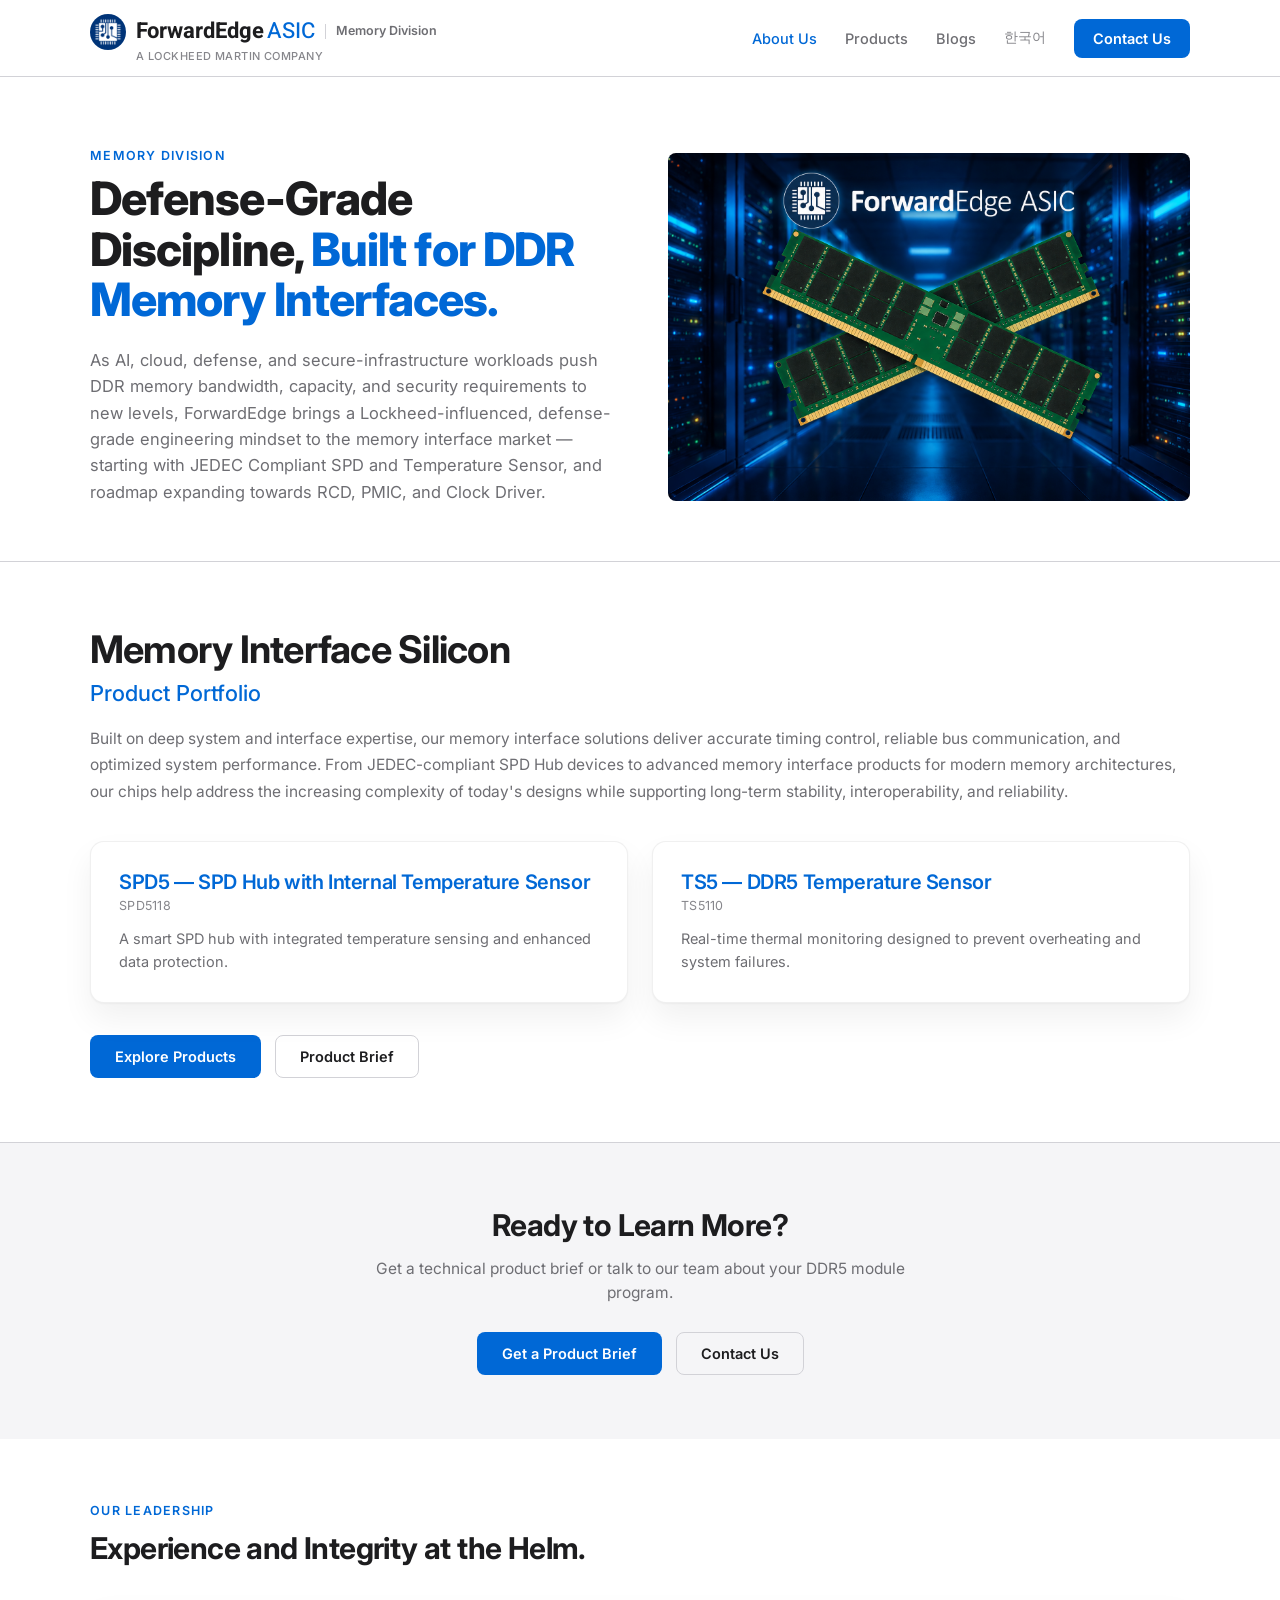
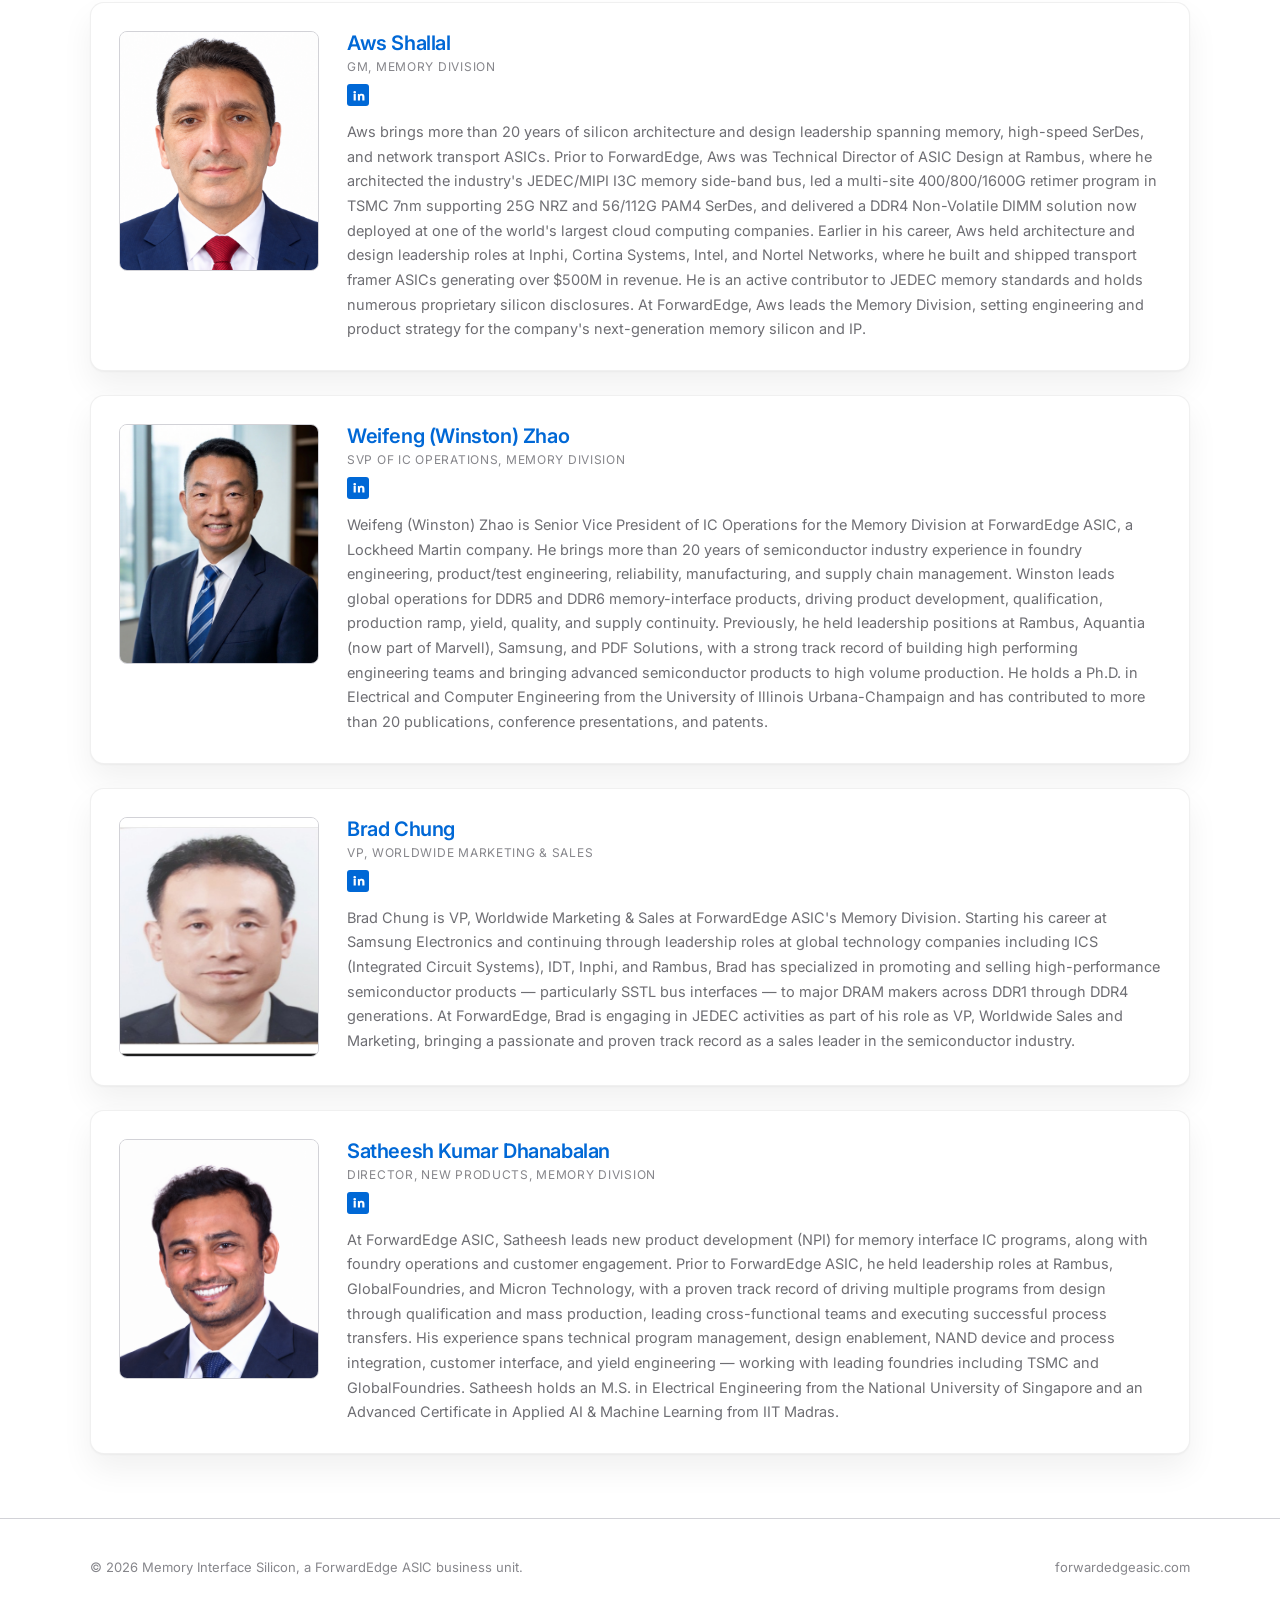
==== commit 1b9a45ab: "Add files via upload" ====
--- a/index.html
+++ b/index.html
@@ -49,9 +49,9 @@
   <div class="container two-col" style="align-items: center;">
     <div>
       <div class="eyebrow">Memory Division</div>
-      <h1 style="font-size: clamp(32px, 4.4vw, 46px); line-height: 1.1; font-weight: 800; margin-top: 10px;">Defense-Grade Discipline, <span style="color: var(--accent);">Built for DDR5 Memory.</span></h1>
+      <h1 style="font-size: clamp(32px, 4.4vw, 46px); line-height: 1.1; font-weight: 800; margin-top: 10px;">Defense-Grade Discipline, <span style="color: var(--accent);">Built for DDR Memory Interfaces.</span></h1>
       <p style="margin-top: 22px; font-size: 16.5px; line-height: 1.6; color: var(--text-dim);">
-        As AI, cloud, defense, and secure-infrastructure workloads push DDR5 memory bandwidth, capacity, and security requirements to new levels, ForwardEdge brings a Lockheed-influenced, defense-grade engineering mindset to the memory interface market — starting with JEDEC Compliant SPD and Temperature Sensor, and roadmap expanding towards RCD, PMIC, and Clock Driver.
+        As AI, cloud, defense, and secure-infrastructure workloads push DDR memory bandwidth, capacity, and security requirements to new levels, ForwardEdge brings a Lockheed-influenced, defense-grade engineering mindset to the memory interface market — starting with JEDEC Compliant SPD and Temperature Sensor, and roadmap expanding towards RCD, PMIC, and Clock Driver.
       </p>
     </div>
     <div style="display: flex; justify-content: center;">
--- a/assets/css/style.css
+++ b/assets/css/style.css
@@ -25,6 +25,10 @@
 }
 
 h1, h2, h3, h4 { font-family: 'Inter', system-ui, sans-serif; font-weight: 700; margin: 0; letter-spacing: -0.02em; }
+
+/* Korean pages (html[lang="ko"]) swap in Noto Sans KR, which Inter doesn't cover */
+html[lang="ko"] body { font-family: 'Noto Sans KR', 'Inter', system-ui, -apple-system, sans-serif; }
+html[lang="ko"] h1, html[lang="ko"] h2, html[lang="ko"] h3, html[lang="ko"] h4 { font-family: 'Noto Sans KR', 'Inter', system-ui, sans-serif; letter-spacing: -0.01em; }
 p { margin: 0; }
 a { color: var(--accent); text-decoration: none; }
 a:hover { color: var(--accent-strong); }
@@ -79,13 +83,15 @@
   border-bottom: 1px solid var(--border);
 }
 .site-header .container { display: flex; align-items: center; justify-content: space-between; height: var(--header-height); gap: 24px; }
-.brand { display: flex; align-items: center; gap: 10px; }
-.brand img { width: 36px; height: 36px; border-radius: 50%; flex-shrink: 0; display: block; }
-.brand-text { display: flex; flex-direction: column; line-height: 1.15; }
+.brand { display: flex; flex-direction: column; line-height: 1.15; }
+.brand-row { display: flex; align-items: center; gap: 10px; }
+.brand-link { display: flex; align-items: center; gap: 10px; }
+.brand-link img { width: 36px; height: 36px; border-radius: 50%; flex-shrink: 0; display: block; }
 .brand-name { font-family: 'Heebo', sans-serif; font-size: 22px; }
 .brand-name .fw { font-weight: 700; color: var(--text); }
 .brand-name .asic { font-weight: 500; color: var(--accent); margin-left: 3px; }
-.brand-tag { font-family: 'Inter', sans-serif; font-weight: 500; font-size: 11px; color: var(--text-faint); letter-spacing: 0.04em; }
+.brand-division { font-family: 'Inter', sans-serif; font-weight: 600; font-size: 12.5px; color: var(--text-dim); padding-left: 10px; border-left: 1px solid var(--border); white-space: nowrap; }
+.brand-tag { margin-left: 46px; font-family: 'Inter', sans-serif; font-weight: 500; font-size: 11px; color: var(--text-faint); letter-spacing: 0.04em; }
 
 .nav-desktop { display: flex; align-items: center; gap: 28px; flex-wrap: wrap; }
 .nav-desktop a:not(.btn) { color: var(--text-dim); font-size: 14.5px; font-weight: 500; transition: color 0.15s ease; }
@@ -170,6 +176,14 @@
 .stats-grid.cols-2 .stat-tile { flex-basis: calc(50% - 8px); }
 @media (max-width: 480px) {
   .stats-grid.cols-2 .stat-tile { flex-basis: 100%; }
+}
+
+/* Leadership bio cards — photo + text side by side, stacking on narrow screens */
+.leader-card { display: grid; grid-template-columns: 200px 1fr; gap: 28px; align-items: start; }
+.leader-photo { width: 200px; height: 240px; }
+@media (max-width: 600px) {
+  .leader-card { grid-template-columns: 1fr; }
+  .leader-photo { width: 100%; height: 220px; }
 }
 .stat-tile.stat-highlight {
   background: var(--accent);
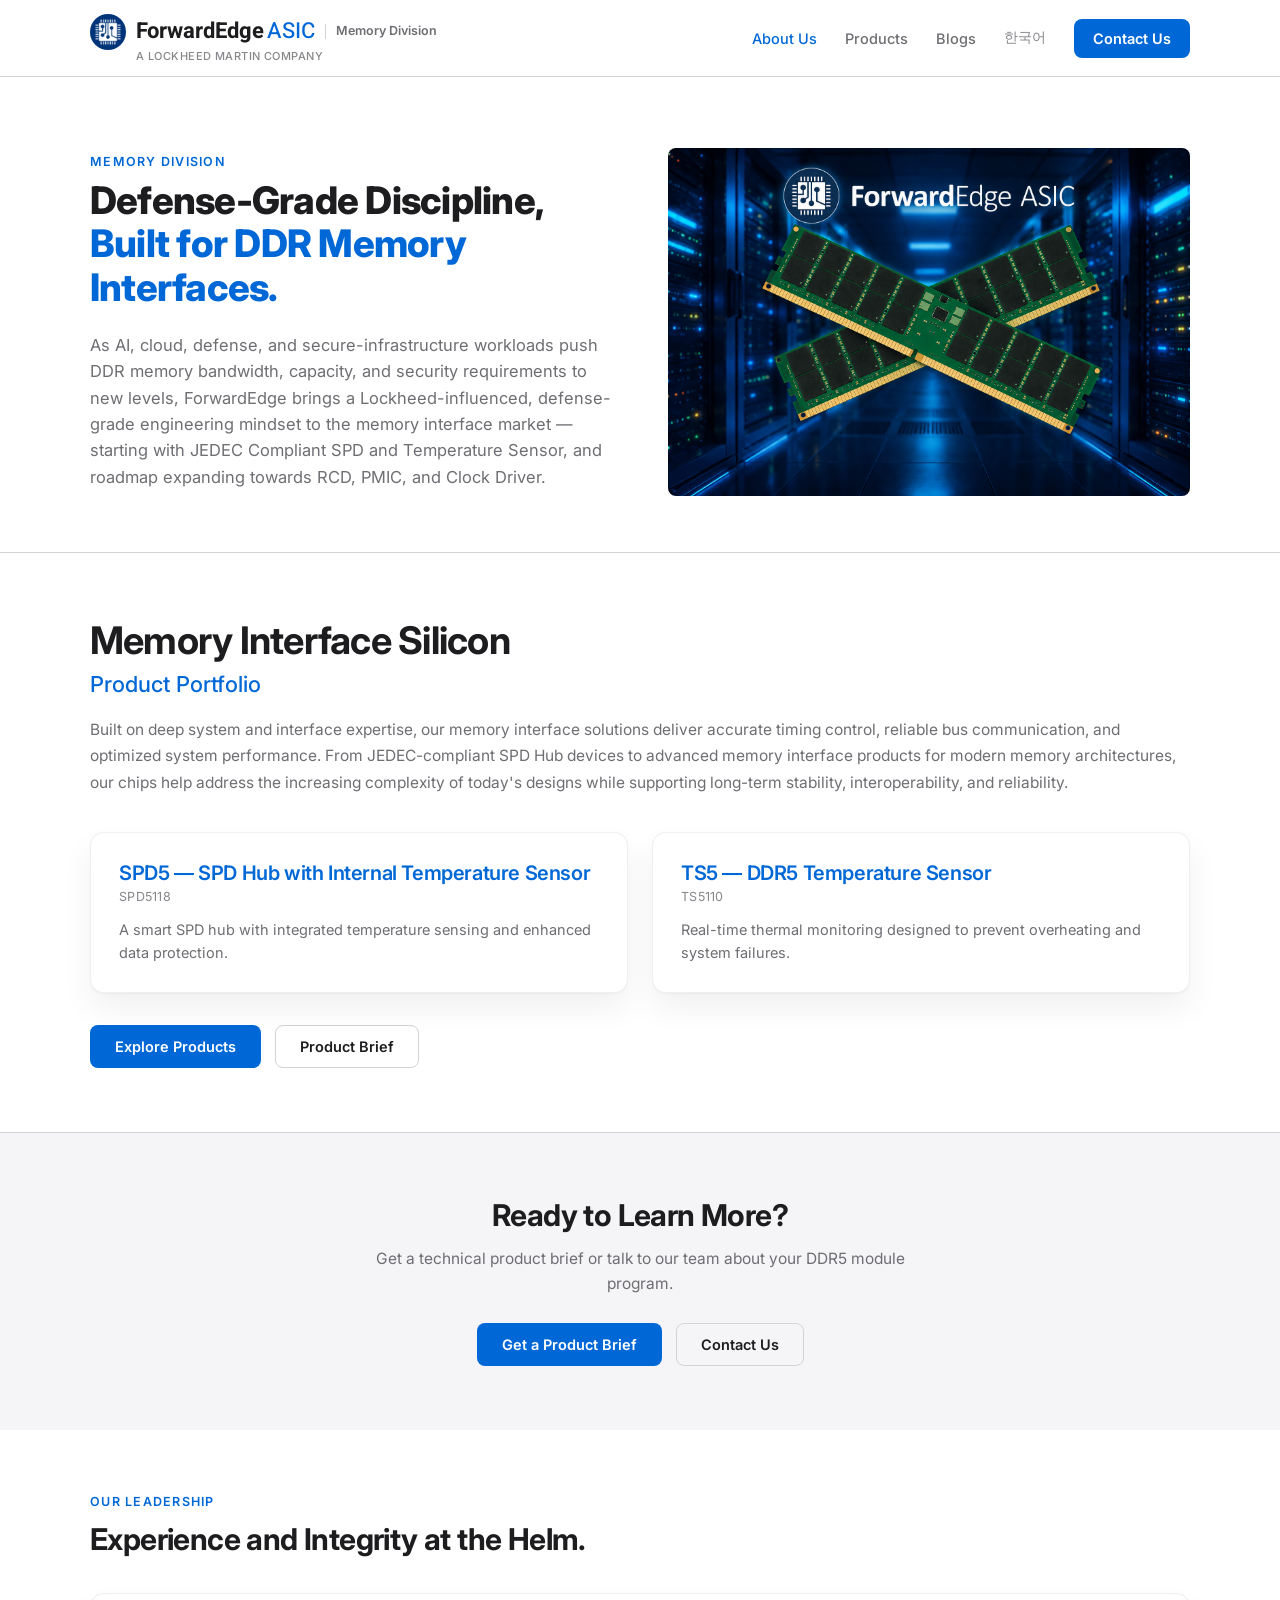
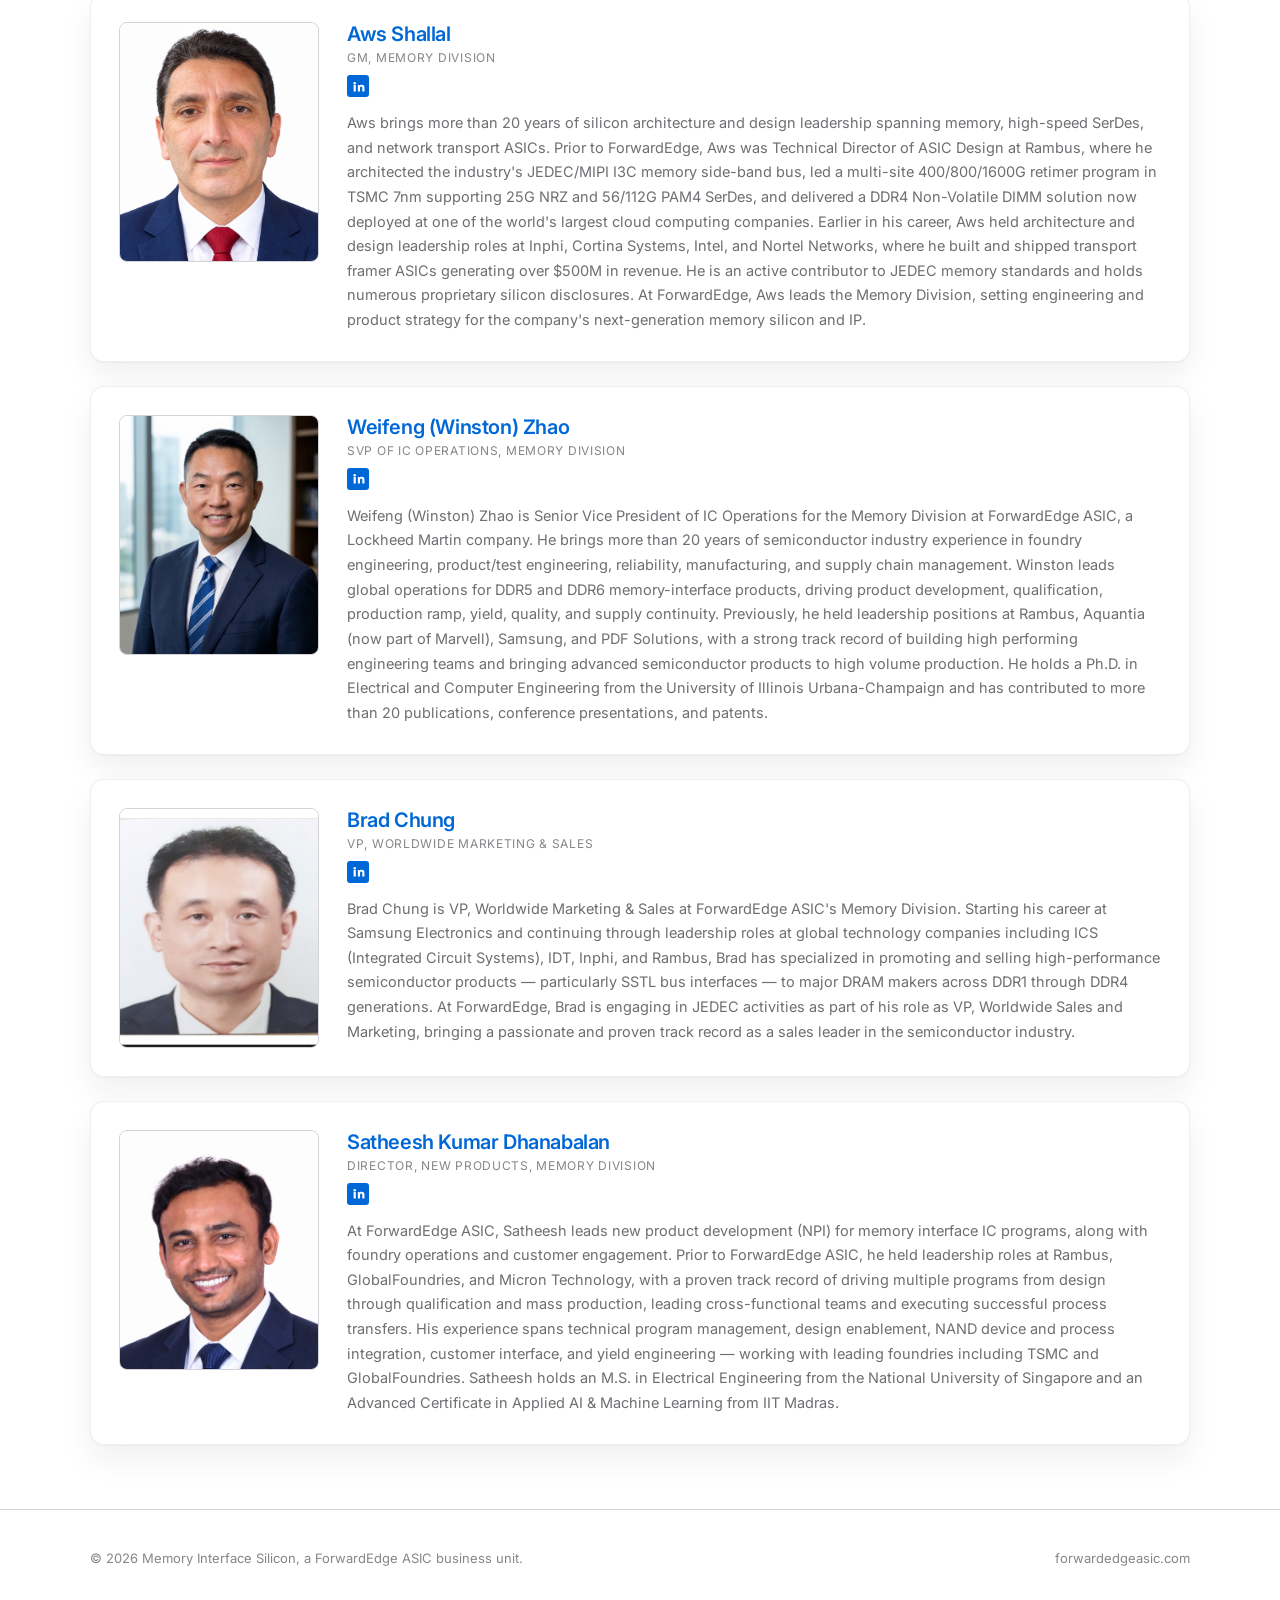
==== commit adbd3ae0: "Add files via upload" ====
--- a/index.html
+++ b/index.html
@@ -49,7 +49,7 @@
   <div class="container two-col" style="align-items: center;">
     <div>
       <div class="eyebrow">Memory Division</div>
-      <h1 style="font-size: clamp(32px, 4.4vw, 46px); line-height: 1.1; font-weight: 800; margin-top: 10px;">Defense-Grade Discipline, <span style="color: var(--accent);">Built for DDR Memory Interfaces.</span></h1>
+      <h1 style="font-size: clamp(26px, 3.6vw, 38px); line-height: 1.15; font-weight: 800; margin-top: 10px;">Defense-Grade Discipline, <span style="color: var(--accent);">Built for DDR Memory Interfaces.</span></h1>
       <p style="margin-top: 22px; font-size: 16.5px; line-height: 1.6; color: var(--text-dim);">
         As AI, cloud, defense, and secure-infrastructure workloads push DDR memory bandwidth, capacity, and security requirements to new levels, ForwardEdge brings a Lockheed-influenced, defense-grade engineering mindset to the memory interface market — starting with JEDEC Compliant SPD and Temperature Sensor, and roadmap expanding towards RCD, PMIC, and Clock Driver.
       </p>
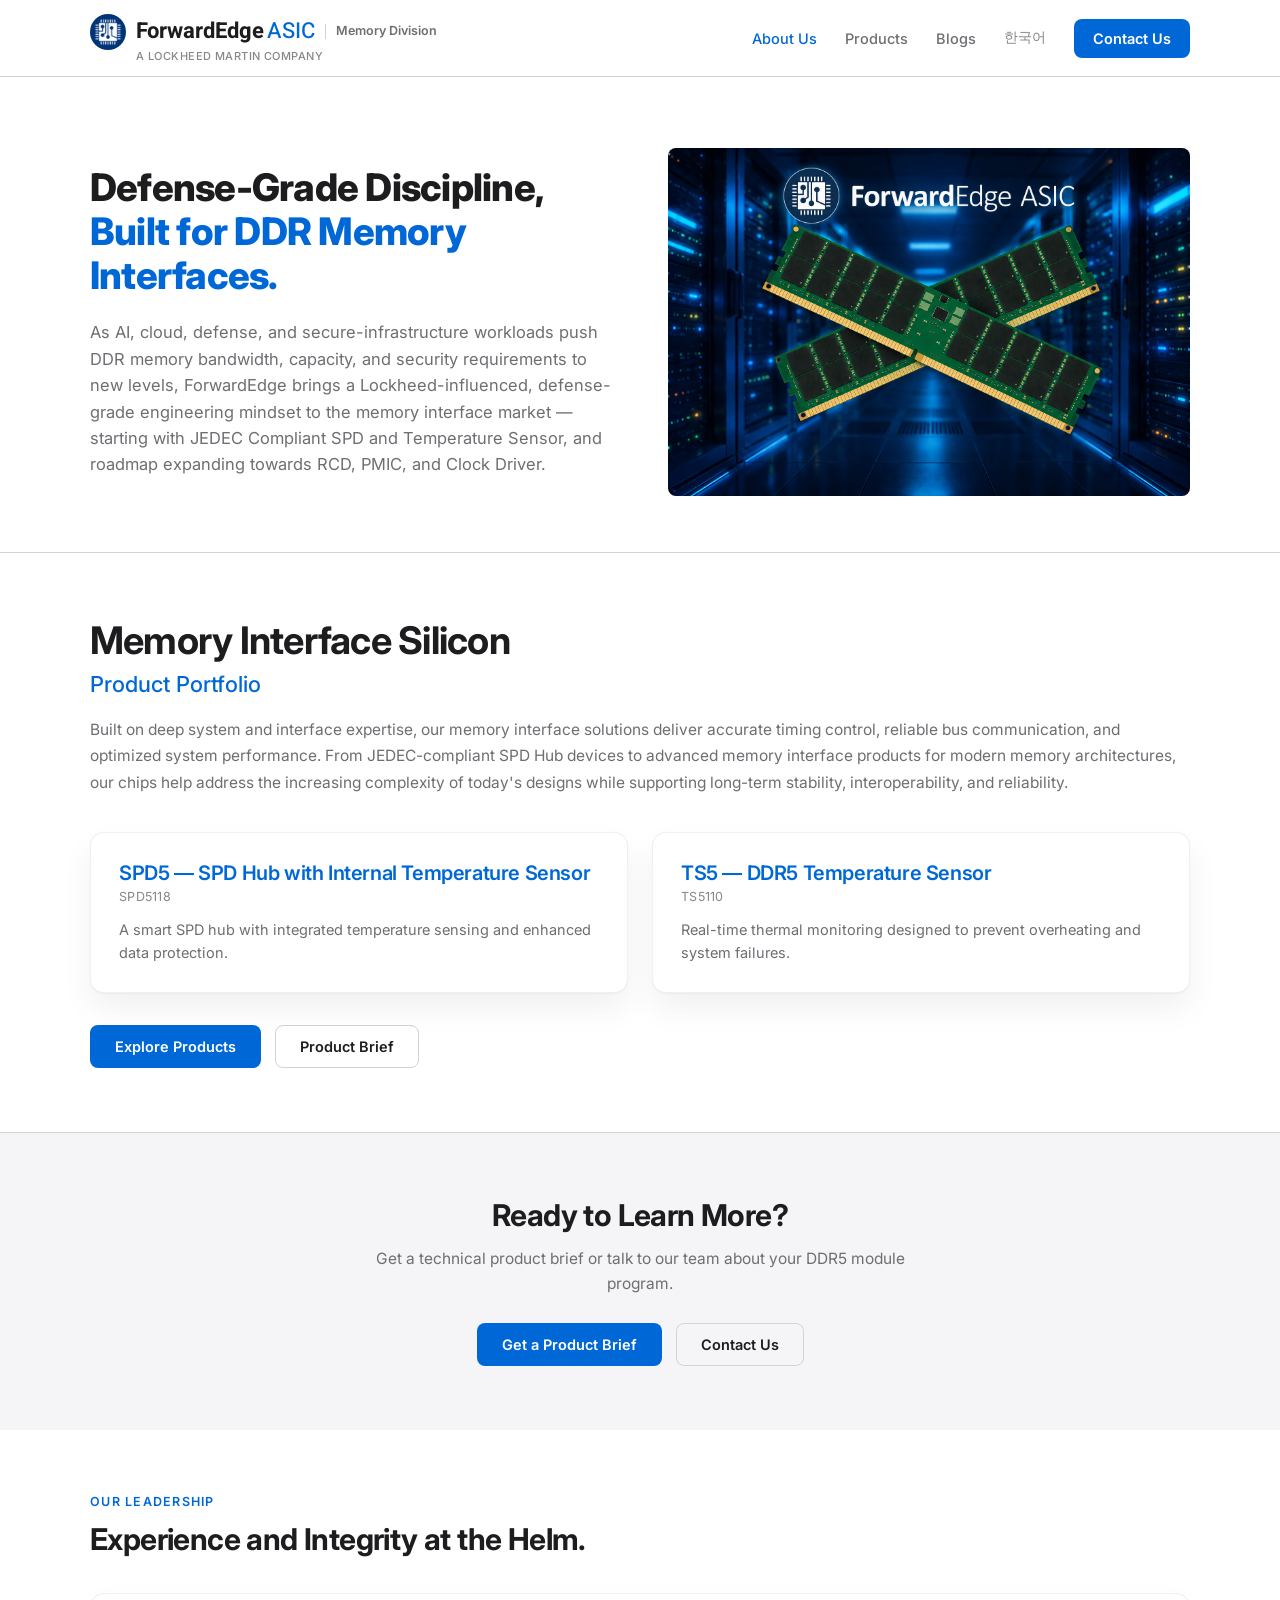
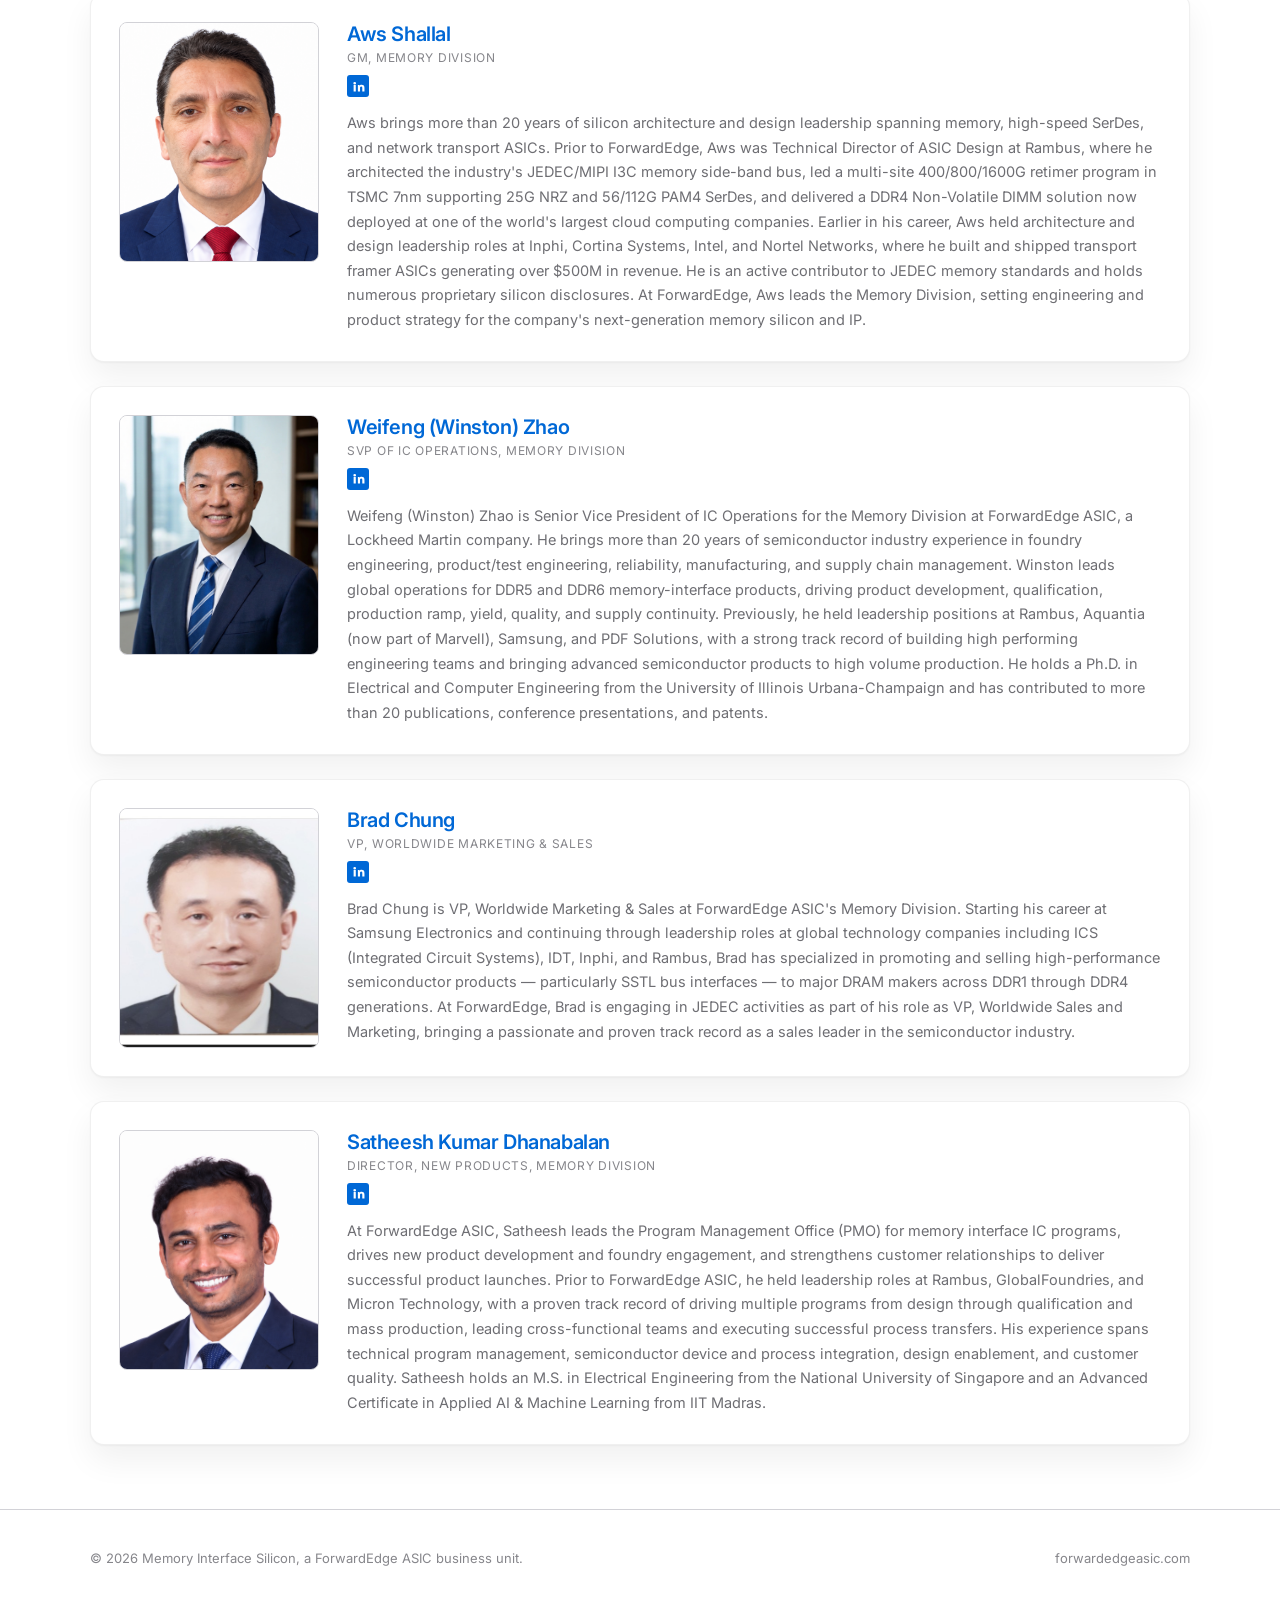
==== commit bf2f85d8: "Add files via upload" ====
--- a/index.html
+++ b/index.html
@@ -48,8 +48,7 @@
 <section class="hero-dotgrid" style="padding: 72px 0 56px; border-bottom: 1px solid var(--border);">
   <div class="container two-col" style="align-items: center;">
     <div>
-      <div class="eyebrow">Memory Division</div>
-      <h1 style="font-size: clamp(26px, 3.6vw, 38px); line-height: 1.15; font-weight: 800; margin-top: 10px;">Defense-Grade Discipline, <span style="color: var(--accent);">Built for DDR Memory Interfaces.</span></h1>
+      <h1 style="font-size: clamp(26px, 3.6vw, 38px); line-height: 1.15; font-weight: 800;">Defense-Grade Discipline, <span style="color: var(--accent);">Built for DDR Memory Interfaces.</span></h1>
       <p style="margin-top: 22px; font-size: 16.5px; line-height: 1.6; color: var(--text-dim);">
         As AI, cloud, defense, and secure-infrastructure workloads push DDR memory bandwidth, capacity, and security requirements to new levels, ForwardEdge brings a Lockheed-influenced, defense-grade engineering mindset to the memory interface market — starting with JEDEC Compliant SPD and Temperature Sensor, and roadmap expanding towards RCD, PMIC, and Clock Driver.
       </p>
@@ -162,7 +161,7 @@
           <a href="https://www.linkedin.com/in/satheeshkumar-dhanabalan-pmp-05179819/" target="_blank" rel="noopener" aria-label="LinkedIn" style="display: inline-flex; align-items: center; justify-content: center; width: 22px; height: 22px; margin-top: 10px; background: var(--accent); border-radius: 3px; color: #fff;">
             <svg width="13" height="13" viewBox="0 0 24 24" fill="currentColor"><path d="M4.98 3.5a2.5 2.5 0 1 1 0 5 2.5 2.5 0 0 1 0-5ZM3 9h4v12H3V9Zm7 0h3.8v1.64h.05c.53-1 1.83-2.05 3.77-2.05C21.7 8.59 23 10.9 23 14.34V21h-4v-5.8c0-1.38-.02-3.16-1.93-3.16-1.93 0-2.23 1.5-2.23 3.06V21h-4V9Z"></path></svg>
           </a>
-          <p style="margin-top: 14px; font-size: 14.5px; line-height: 1.7; color: var(--text-dim);">At ForwardEdge ASIC, Satheesh leads new product development (NPI) for memory interface IC programs, along with foundry operations and customer engagement. Prior to ForwardEdge ASIC, he held leadership roles at Rambus, GlobalFoundries, and Micron Technology, with a proven track record of driving multiple programs from design through qualification and mass production, leading cross-functional teams and executing successful process transfers. His experience spans technical program management, design enablement, NAND device and process integration, customer interface, and yield engineering — working with leading foundries including TSMC and GlobalFoundries. Satheesh holds an M.S. in Electrical Engineering from the National University of Singapore and an Advanced Certificate in Applied AI &amp; Machine Learning from IIT Madras.</p>
+          <p style="margin-top: 14px; font-size: 14.5px; line-height: 1.7; color: var(--text-dim);">At ForwardEdge ASIC, Satheesh leads the Program Management Office (PMO) for memory interface IC programs, drives new product development and foundry engagement, and strengthens customer relationships to deliver successful product launches. Prior to ForwardEdge ASIC, he held leadership roles at Rambus, GlobalFoundries, and Micron Technology, with a proven track record of driving multiple programs from design through qualification and mass production, leading cross-functional teams and executing successful process transfers. His experience spans technical program management, semiconductor device and process integration, design enablement, and customer quality. Satheesh holds an M.S. in Electrical Engineering from the National University of Singapore and an Advanced Certificate in Applied AI &amp; Machine Learning from IIT Madras.</p>
         </div>
       </div>
 
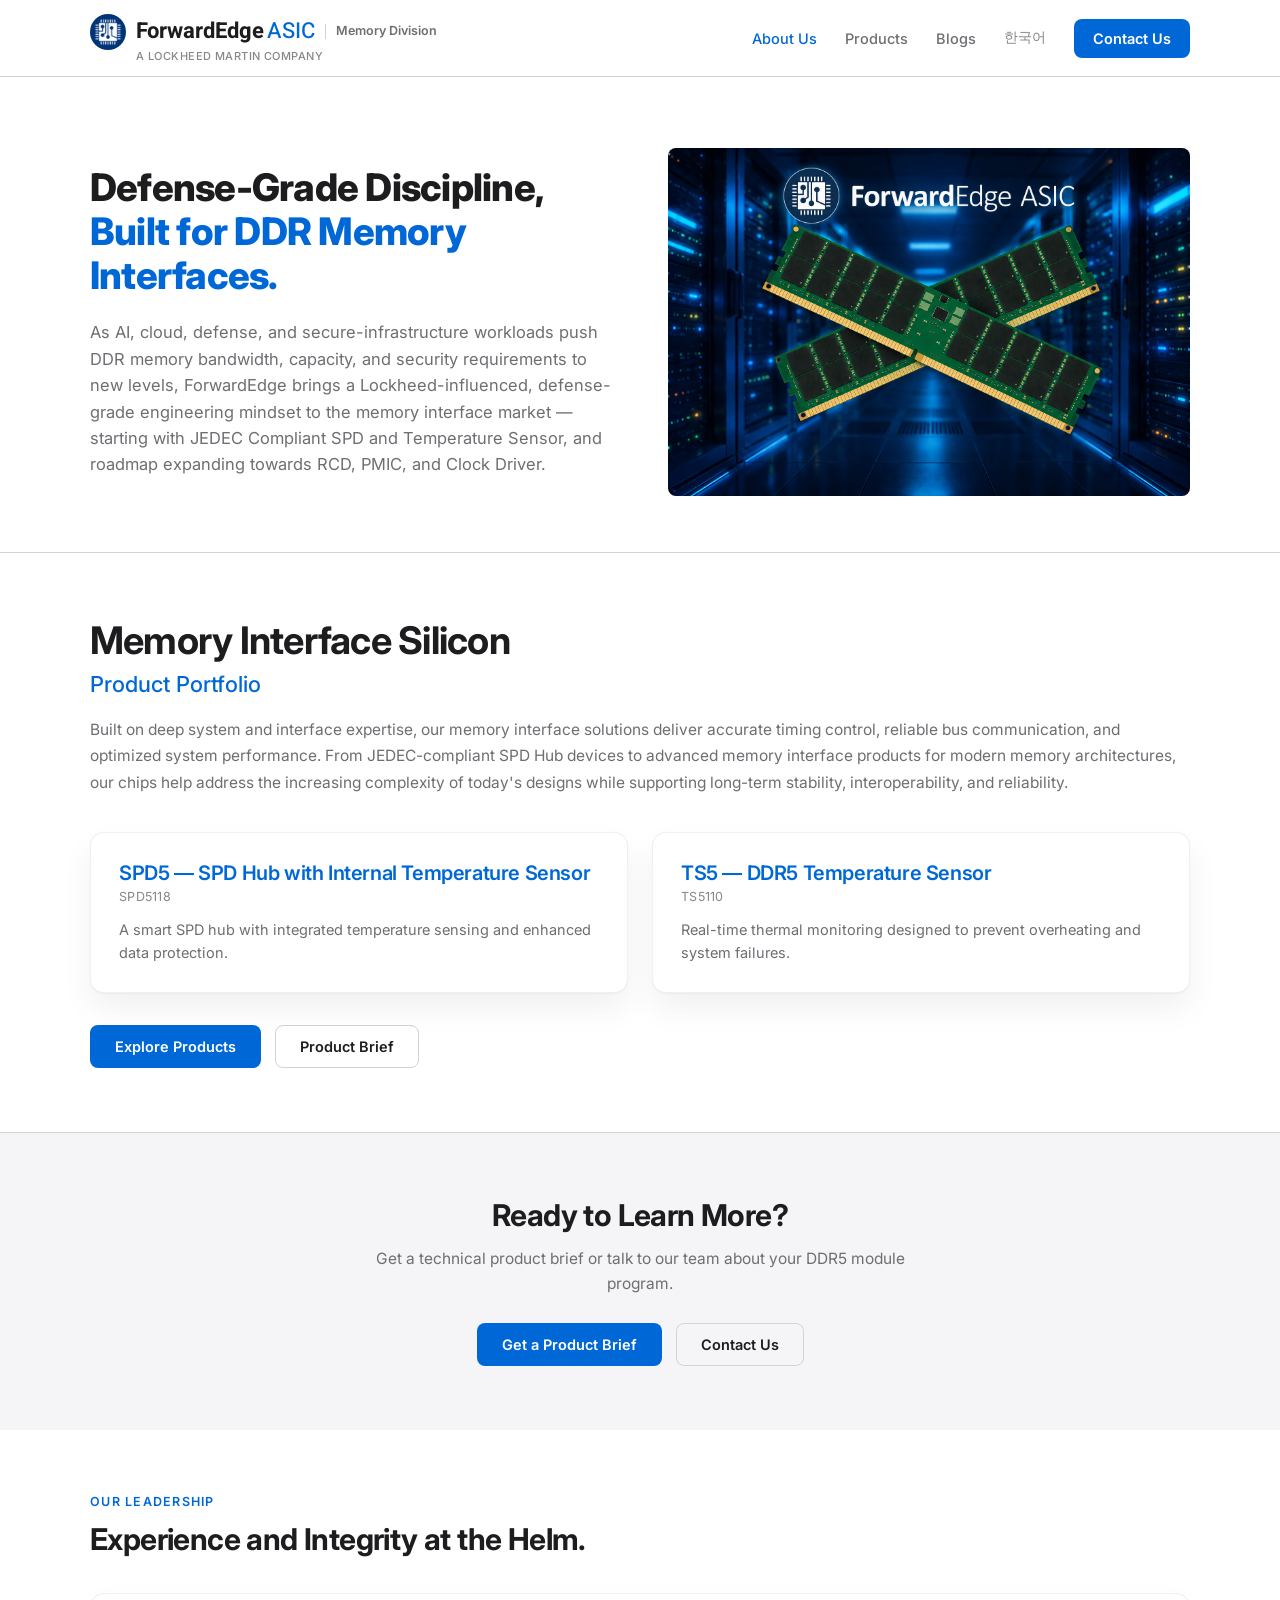
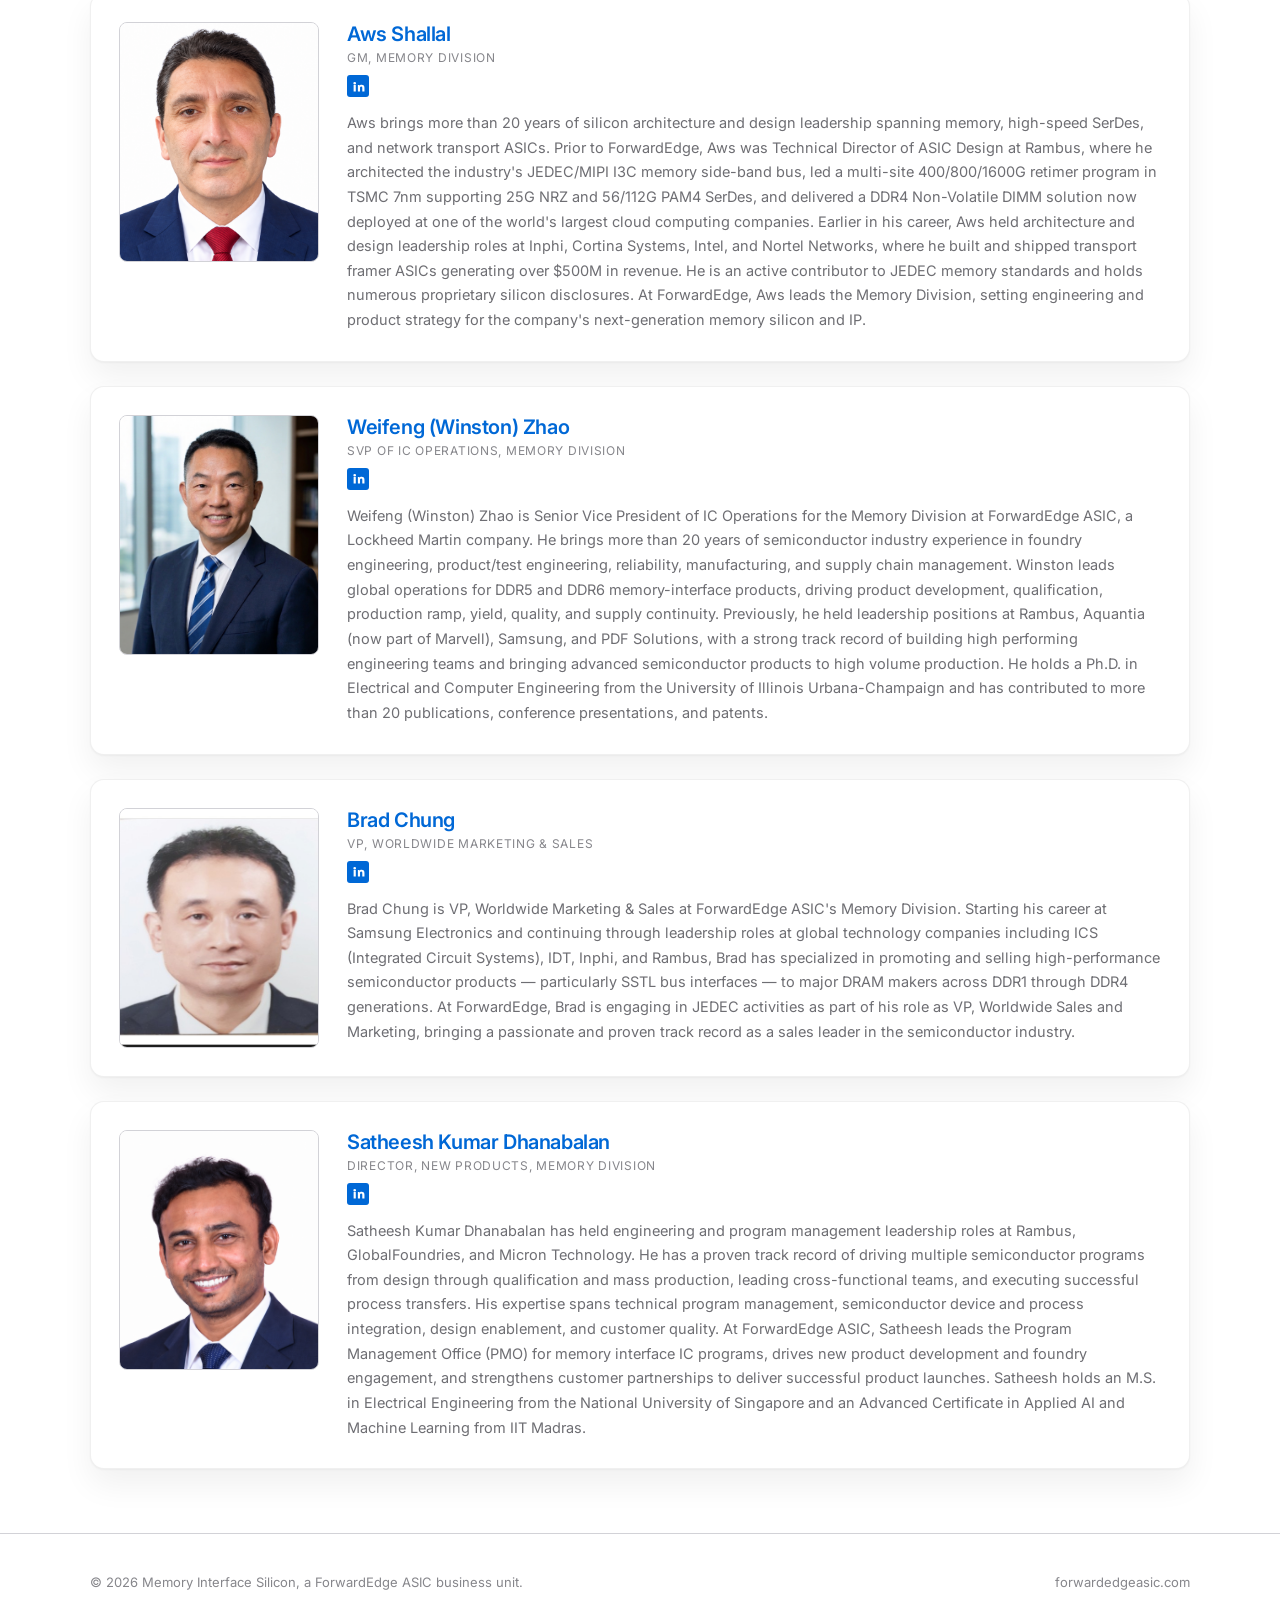
==== commit 844a6210: "Add files via upload" ====
--- a/index.html
+++ b/index.html
@@ -161,7 +161,7 @@
           <a href="https://www.linkedin.com/in/satheeshkumar-dhanabalan-pmp-05179819/" target="_blank" rel="noopener" aria-label="LinkedIn" style="display: inline-flex; align-items: center; justify-content: center; width: 22px; height: 22px; margin-top: 10px; background: var(--accent); border-radius: 3px; color: #fff;">
             <svg width="13" height="13" viewBox="0 0 24 24" fill="currentColor"><path d="M4.98 3.5a2.5 2.5 0 1 1 0 5 2.5 2.5 0 0 1 0-5ZM3 9h4v12H3V9Zm7 0h3.8v1.64h.05c.53-1 1.83-2.05 3.77-2.05C21.7 8.59 23 10.9 23 14.34V21h-4v-5.8c0-1.38-.02-3.16-1.93-3.16-1.93 0-2.23 1.5-2.23 3.06V21h-4V9Z"></path></svg>
           </a>
-          <p style="margin-top: 14px; font-size: 14.5px; line-height: 1.7; color: var(--text-dim);">At ForwardEdge ASIC, Satheesh leads the Program Management Office (PMO) for memory interface IC programs, drives new product development and foundry engagement, and strengthens customer relationships to deliver successful product launches. Prior to ForwardEdge ASIC, he held leadership roles at Rambus, GlobalFoundries, and Micron Technology, with a proven track record of driving multiple programs from design through qualification and mass production, leading cross-functional teams and executing successful process transfers. His experience spans technical program management, semiconductor device and process integration, design enablement, and customer quality. Satheesh holds an M.S. in Electrical Engineering from the National University of Singapore and an Advanced Certificate in Applied AI &amp; Machine Learning from IIT Madras.</p>
+          <p style="margin-top: 14px; font-size: 14.5px; line-height: 1.7; color: var(--text-dim);">Satheesh Kumar Dhanabalan has held engineering and program management leadership roles at Rambus, GlobalFoundries, and Micron Technology. He has a proven track record of driving multiple semiconductor programs from design through qualification and mass production, leading cross-functional teams, and executing successful process transfers. His expertise spans technical program management, semiconductor device and process integration, design enablement, and customer quality. At ForwardEdge ASIC, Satheesh leads the Program Management Office (PMO) for memory interface IC programs, drives new product development and foundry engagement, and strengthens customer partnerships to deliver successful product launches. Satheesh holds an M.S. in Electrical Engineering from the National University of Singapore and an Advanced Certificate in Applied AI and Machine Learning from IIT Madras.</p>
         </div>
       </div>
 
--- a/assets/css/style.css
+++ b/assets/css/style.css
@@ -83,15 +83,19 @@
   border-bottom: 1px solid var(--border);
 }
 .site-header .container { display: flex; align-items: center; justify-content: space-between; height: var(--header-height); gap: 24px; }
-.brand { display: flex; flex-direction: column; line-height: 1.15; }
-.brand-row { display: flex; align-items: center; gap: 10px; }
-.brand-link { display: flex; align-items: center; gap: 10px; }
+.brand { display: flex; flex-direction: column; line-height: 1.15; min-width: 0; }
+.brand-row { display: flex; align-items: center; gap: 10px; flex-wrap: wrap; row-gap: 2px; }
+.brand-link { display: flex; align-items: center; gap: 10px; flex-shrink: 0; }
 .brand-link img { width: 36px; height: 36px; border-radius: 50%; flex-shrink: 0; display: block; }
 .brand-name { font-family: 'Heebo', sans-serif; font-size: 22px; }
 .brand-name .fw { font-weight: 700; color: var(--text); }
 .brand-name .asic { font-weight: 500; color: var(--accent); margin-left: 3px; }
-.brand-division { font-family: 'Inter', sans-serif; font-weight: 600; font-size: 12.5px; color: var(--text-dim); padding-left: 10px; border-left: 1px solid var(--border); white-space: nowrap; }
+.brand-division { font-family: 'Inter', sans-serif; font-weight: 600; font-size: 12.5px; color: var(--text-dim); padding-left: 10px; border-left: 1px solid var(--border); white-space: nowrap; flex-shrink: 0; }
 .brand-tag { margin-left: 46px; font-family: 'Inter', sans-serif; font-weight: 500; font-size: 11px; color: var(--text-faint); letter-spacing: 0.04em; }
+@media (max-width: 420px) {
+  .brand-division { padding-left: 0; border-left: none; margin-left: 46px; flex-basis: 100%; }
+  .brand-tag { font-size: 10px; }
+}
 
 .nav-desktop { display: flex; align-items: center; gap: 28px; flex-wrap: wrap; }
 .nav-desktop a:not(.btn) { color: var(--text-dim); font-size: 14.5px; font-weight: 500; transition: color 0.15s ease; }
